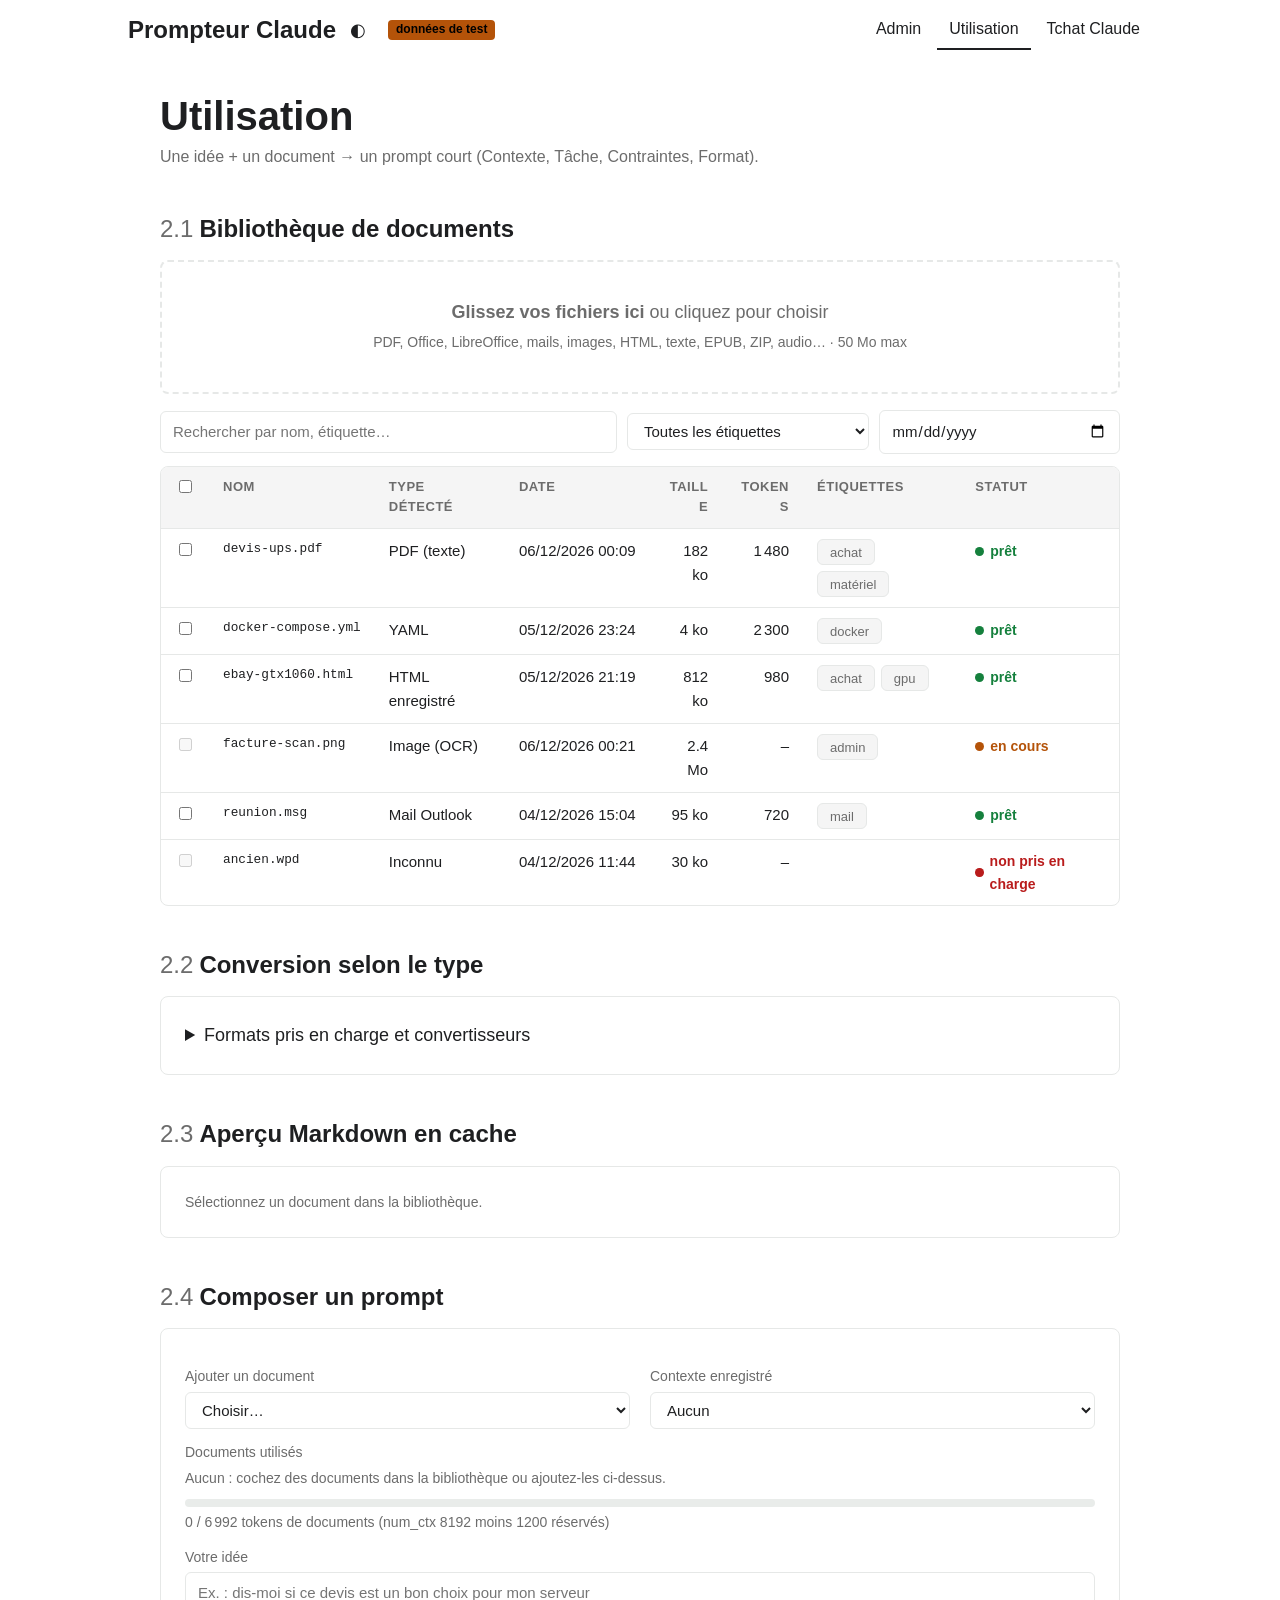
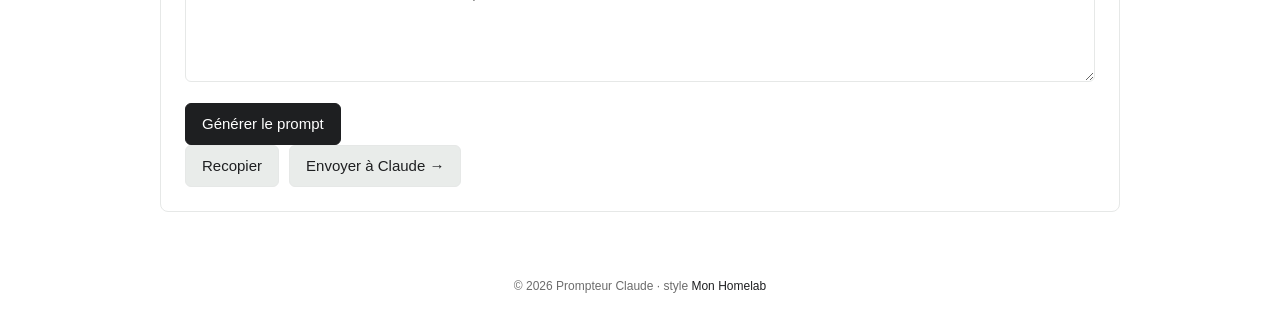
==== static/index.html @ 7f17523a "Add files via upload" ====
<!doctype html>
<html lang="fr">
<head>
<meta charset="utf-8">
<meta name="viewport" content="width=device-width, initial-scale=1">
<title>Utilisation · Prompteur Claude</title>
<meta name="theme-color" content="#0b2420">
<link rel="stylesheet" href="style.css">
<script src="common.js"></script>
</head>
<body>
<header>
  <nav class="nav">
    <div class="logo"><a href="index.html">Prompteur Claude</a><button onclick="toggleTheme()" title="Changer de thème">◐</button></div>
    <ul id="menu">
      <li><a href="admin.html">Admin</a></li>
      <li><a href="index.html">Utilisation</a></li>
      <li><a href="chat.html">Tchat Claude</a></li>
    </ul>
  </nav>
</header>

<main class="main">
  <div class="page-header">
    <h1>Utilisation</h1>
    <p>Une idée + un document → un prompt court (Contexte, Tâche, Contraintes, Format).</p>
  </div>

  <!-- 2.1 Bibliothèque -->
  <h2><span class="num">2.1</span>Bibliothèque de documents</h2>
  <div class="drop" id="drop">
    <strong>Glissez vos fichiers ici</strong> ou cliquez pour choisir<br>
    <span class="muted">PDF, Office, LibreOffice, mails, images, HTML, texte, EPUB, ZIP, audio… · 50 Mo max</span>
    <input type="file" id="file" multiple hidden>
  </div>

  <!-- 2.5 Recherche -->
  <div class="row" style="margin:16px 0 12px">
    <input id="search" placeholder="Rechercher par nom, étiquette…" style="flex:2; min-width:180px">
    <select id="tag-filter" style="flex:1; min-width:140px"><option value="">Toutes les étiquettes</option></select>
    <input type="date" id="date-filter" style="flex:1; min-width:140px" title="Depuis le">
  </div>

  <div class="table-wrap">
    <table>
      <thead><tr><th title="Utiliser dans le prompt"><input type="checkbox" id="sel-all" style="width:auto" title="Tout sélectionner"></th><th>Nom</th><th>Type détecté</th><th>Date</th><th class="num">Taille</th><th class="num">Tokens</th><th>Étiquettes</th><th>Statut</th></tr></thead>
      <tbody id="lib"></tbody>
    </table>
  </div>

  <!-- 2.2 Conversion selon le type -->
  <h2><span class="num">2.2</span>Conversion selon le type</h2>
  <details class="card">
    <summary style="cursor:pointer">Formats pris en charge et convertisseurs</summary>
    <div class="table-wrap" style="margin-top:12px">
      <table><thead><tr><th>Famille</th><th>Formats</th><th>Outil</th></tr></thead><tbody id="formats" style="cursor:default"></tbody></table>
    </div>
  </details>

  <!-- 2.3 Aperçu -->
  <h2><span class="num">2.3</span>Aperçu Markdown en cache</h2>
  <div class="card" id="preview">
    <p class="muted" style="margin:0">Sélectionnez un document dans la bibliothèque.</p>
  </div>

  <!-- 2.4 Composer -->
  <h2><span class="num">2.4</span>Composer un prompt</h2>
  <div class="card">
    <div class="grid" style="grid-template-columns: repeat(auto-fit, minmax(240px, 1fr));">
      <div><label for="c-add">Ajouter un document</label>
        <select id="c-add"></select></div>
      <div><label for="c-ctx">Contexte enregistré</label><select id="c-ctx"></select></div>
    </div>
    <label>Documents utilisés <span id="c-count"></span></label>
    <ul class="tags" id="c-docs"></ul>
    <div class="bar" title="Part de num_ctx (8192 tokens) utilisée"><span id="c-budget"></span></div>
    <p class="muted" id="c-budget-txt" style="margin:4px 0 0"></p>
    <label for="c-idea">Votre idée</label>
    <textarea id="c-idea" placeholder="Ex. : dis-moi si ce devis est un bon choix pour mon serveur"></textarea>
    <div class="row" style="margin-top:12px">
      <button class="btn primary" id="c-go">Générer le prompt</button>
      <span class="muted" id="c-info"></span>
    </div>
    <pre class="prompt" id="c-out" hidden></pre>
    <div class="row" id="c-actions" hidden>
      <button class="btn" id="c-copy">Recopier</button>
      <a class="btn" href="chat.html" id="c-send">Envoyer à Claude →</a>
      <span class="muted" id="c-tok"></span>
    </div>
  </div>
</main>

<footer class="footer">© 2026 Prompteur Claude · style <a href="https://homelab.arthurlejosne.workers.dev/">Mon Homelab</a></footer>

<script>
const MAX_SIZE = 50 * 1024 * 1024;
const FAMILIES = [
  { fam: "Bureautique Microsoft", ext: ["docx","pptx","xlsx","doc","xls","ppt"], tool: "Convertisseurs actuels, LibreOffice sans affichage (anciens formats)" },
  { fam: "Bureautique libre", ext: ["odt","ods","odp","rtf"], tool: "LibreOffice sans affichage ou pandoc" },
  { fam: "Mails", ext: ["msg","eml"], tool: "extract-msg, email (Python)" },
  { fam: "PDF", ext: ["pdf"], tool: "Extraction actuelle, OCR Tesseract si aucun texte" },
  { fam: "Images", ext: ["png","jpg","jpeg","tif","tiff","webp"], tool: "OCR Tesseract (fra + eng)" },
  { fam: "Web", ext: ["html","htm","mhtml"], tool: "Convertisseur actuel / .html enregistré" },
  { fam: "Texte et données", ext: ["txt","md","csv","json","xml","yaml","yml","py","js","sh"], tool: "Lecture directe, CSV en tableau" },
  { fam: "Livres", ext: ["epub"], tool: "pandoc" },
  { fam: "Archives", ext: ["zip"], tool: "Décompression contrôlée, puis conversion de chaque fichier" },
  { fam: "Audio et vidéo", ext: ["mp3","wav","mp4"], tool: "Whisper small sur CPU (optionnel)" },
];
const detect = (name) => {
  const ext = name.split(".").pop().toLowerCase();
  return FAMILIES.find((f) => f.ext.includes(ext)) || null;
};

let lib = [], contexts = [], current = null;
const statusCls = { "prêt": "ok", "en cours": "warn" };

function renderLib() {
  const q = $("#search").value.toLowerCase(), tag = $("#tag-filter").value, since = $("#date-filter").value;
  const rows = lib.filter((d) =>
    (d.name + " " + d.tags.join(" ")).toLowerCase().includes(q) &&
    (!tag || d.tags.includes(tag)) &&
    (!since || new Date(d.date) >= new Date(since)));
  $("#lib").innerHTML = rows.map((d) => `
    <tr data-id="${d.id}">
      <td><input type="checkbox" class="pick" data-id="${d.id}" style="width:auto" ${selected.has(String(d.id)) ? "checked" : ""} ${d.status === "prêt" ? "" : "disabled"}></td>
      <td class="clip mono">${esc(d.name)}</td>
      <td>${esc(d.type)}</td>
      <td style="white-space:nowrap">${fmtDate(d.date)}</td>
      <td class="num">${fmtSize(d.size)}</td>
      <td class="num">${d.tokens ? d.tokens.toLocaleString("fr-FR") : "–"}</td>
      <td><ul class="tags">${d.tags.map((t) => `<li class="tag">${esc(t)}</li>`).join("")}</ul></td>
      <td><span class="status ${statusCls[d.status] || "err"}">${esc(d.status)}</span></td>
    </tr>`).join("") || `<tr><td colspan="8" class="muted">Aucun document.</td></tr>`;

  const tags = [...new Set(lib.flatMap((d) => d.tags))].sort();
  const sel = $("#tag-filter").value;
  $("#tag-filter").innerHTML = `<option value="">Toutes les étiquettes</option>` + tags.map((t) => `<option ${t === sel ? "selected" : ""}>${esc(t)}</option>`).join("");
  renderSelection();
}

/* ---------- Sélection de plusieurs documents ---------- */
const NUM_CTX = 8192, RESERVE = 1200; // place gardée pour l'idée, le contexte et la consigne du Modelfile
const selected = new Set();
const docTokens = (d) => d.sections ? d.sections.filter((s) => s.on).reduce((n, s) => n + tokens(s.text), 0) : d.tokens;

function toggleDoc(id, on) {
  id = String(id);
  on ? selected.add(id) : selected.delete(id);
  renderLib();
}

function renderSelection() {
  const docs = [...selected].map((id) => lib.find((d) => String(d.id) === id)).filter(Boolean);
  const total = docs.reduce((n, d) => n + docTokens(d), 0);
  const budget = NUM_CTX - RESERVE, pct = Math.min(100, (total / budget) * 100);

  $("#c-count").textContent = docs.length ? `(${docs.length})` : "";
  $("#c-docs").innerHTML = docs.length
    ? docs.map((d) => `<li class="tag" style="color:var(--primary)">${esc(d.name)} · ${docTokens(d)}
        <button data-rm="${d.id}" title="Retirer" style="background:none;border:0;color:var(--secondary);cursor:pointer;padding:0 0 0 6px;font-size:14px">✕</button></li>`).join("")
    : `<li class="muted">Aucun : cochez des documents dans la bibliothèque ou ajoutez-les ci-dessus.</li>`;
  $("#c-budget").style.width = pct + "%";
  $("#c-budget").style.background = total > budget ? "var(--err)" : pct > 80 ? "var(--warn)" : "";
  $("#c-budget-txt").innerHTML = total > budget
    ? `<span class="status err">${total.toLocaleString("fr-FR")} tokens : trop pour num_ctx (${budget.toLocaleString("fr-FR")} disponibles). Retirez un document ou des sections.</span>`
    : `${total.toLocaleString("fr-FR")} / ${budget.toLocaleString("fr-FR")} tokens de documents (num_ctx ${NUM_CTX} moins ${RESERVE} réservés)`;
  $("#c-go").disabled = total > budget;

  const ready = lib.filter((d) => d.status === "prêt" && !selected.has(String(d.id)));
  $("#c-add").innerHTML = `<option value="">${ready.length ? "Choisir…" : "Tous les documents prêts sont ajoutés"}</option>` +
    ready.map((d) => `<option value="${d.id}">${esc(d.name)} (${docTokens(d)} tokens)</option>`).join("");

  const picks = lib.filter((d) => d.status === "prêt");
  $("#sel-all").checked = picks.length > 0 && picks.every((d) => selected.has(String(d.id)));
}

function fakeMarkdown(d) {
  return [
    { title: "Résumé", text: `Document « ${d.name} » converti en Markdown allégé.` },
    { title: "Informations principales", text: "- Élément 1 : valeur\n- Élément 2 : valeur\n- Élément 3 : valeur" },
    { title: "Détails", text: "Paragraphe de détails assez long, gardé ou retiré selon le besoin. ".repeat(12) },
    { title: "Mentions légales", text: "Texte peu utile pour le prompt. ".repeat(20) },
  ];
}

function showPreview(d) {
  current = d;
  if (d.status === "non pris en charge") {
    $("#preview").innerHTML = `<h3>${esc(d.name)}</h3><p><span class="status err">Format non pris en charge</span></p>
      <p class="muted">Convertissez-le en PDF ou DOCX, puis renvoyez-le.</p>`; return;
  }
  if (d.status === "en cours") {
    $("#preview").innerHTML = `<h3>${esc(d.name)}</h3><p><span class="status warn">Conversion en cours (OCR)…</span></p>
      <p class="muted">La page reste utilisable pendant ce temps.</p>`; return;
  }
  const secs = d.sections || (d.sections = fakeMarkdown(d).map((s) => ({ ...s, on: s.title !== "Mentions légales" })));
  const full = secs.reduce((n, s) => n + tokens(s.text), 0);
  const kept = secs.filter((s) => s.on).reduce((n, s) => n + tokens(s.text), 0);
  $("#preview").innerHTML = `
    <div class="row" style="justify-content:space-between"><h3 style="margin:0">${esc(d.name)}</h3>
      <span class="muted">Tokens : ${full} avant → <strong>${kept}</strong> après allègement</span></div>
    <div class="bar"><span style="width:${Math.round((kept / Math.max(full, 1)) * 100)}%"></span></div>
    <p class="muted" style="margin:12px 0 4px">Sections à garder :</p>
    <div class="row">${secs.map((s, i) => `<label style="margin:0;display:flex;gap:6px;align-items:center;color:var(--primary)">
      <input type="checkbox" data-sec="${i}" ${s.on ? "checked" : ""} style="width:auto"> ${esc(s.title)} <span class="muted">(${tokens(s.text)})</span></label>`).join("")}</div>
    <pre class="prompt">${secs.filter((s) => s.on).map((s) => `## ${esc(s.title)}\n${esc(s.text)}`).join("\n\n")}</pre>
    ${kept > 8192 ? `<p class="status warn">Dépasse num_ctx (8192) : retirez des sections.</p>` : ""}`;
  $("#preview").querySelectorAll("[data-sec]").forEach((c) => c.addEventListener("change", () => { secs[c.dataset.sec].on = c.checked; showPreview(d); renderSelection(); }));
  $("#preview").insertAdjacentHTML("beforeend", `<div class="row"><button class="btn" id="p-use">${selected.has(String(d.id)) ? "✓ Utilisé dans le prompt" : "+ Utiliser dans le prompt"}</button></div>`);
  $("#p-use").onclick = () => { toggleDoc(d.id, !selected.has(String(d.id))); showPreview(d); };
}

function addFiles(files) {
  [...files].forEach((f) => {
    if (f.size > MAX_SIZE) return toast(`${f.name} : trop volumineux (max 50 Mo)`);
    const fam = detect(f.name);
    const slow = fam && ["Images", "Audio et vidéo"].includes(fam.fam);
    const doc = { id: Date.now() + Math.random(), name: f.name, type: fam ? fam.fam : "Inconnu", date: new Date().toISOString(),
      size: f.size, tokens: 0, tags: [], status: fam ? "en cours" : "non pris en charge" };
    lib.unshift(doc);
    if (fam) setTimeout(() => { doc.status = "prêt"; doc.tokens = Math.round(f.size / 40) || 120; renderLib(); toast(`${f.name} converti`); }, slow ? 4000 : 1200);
  });
  renderLib();
}

async function generate() {
  const idea = $("#c-idea").value.trim();
  if (!idea) return toast("Saisissez une idée");
  const docs = [...selected].map((id) => lib.find((d) => String(d.id) === id)).filter(Boolean);
  const ctx = contexts.find((c) => String(c.id) === $("#c-ctx").value);
  const resumes = docs.length
    ? docs.map((d, i) => `- Document ${i + 1}, « ${d.name} » : résumé fidèle en 1 à 2 phrases.`).join("\n")
    : "- Aucun document joint.";
  const multi = docs.length > 1 ? "\n- Cite le document concerné (Document 1, 2…) pour chaque point.\n- Signale les contradictions entre documents." : "";
  const prompt = `## Contexte\n${ctx ? ctx.text + "\n" : ""}${resumes}\n\n## Tâche\n${idea}\n\n## Contraintes\n- Reste factuel et concis.${multi}\n\n## Format\nRéponse courte, liste à puces si utile.`;
  $("#c-go").disabled = true; $("#c-out").hidden = false; $("#c-out").textContent = ""; $("#c-actions").hidden = true;
  const t0 = performance.now(); $("#c-info").textContent = "Génération par prompteur-claude…";
  await fakeStream(prompt, (c) => ($("#c-out").textContent += c), 18);
  $("#c-info").textContent = `Terminé en ${((performance.now() - t0) / 1000).toFixed(1)} s`;
  $("#c-tok").textContent = `≈ ${tokens(prompt)} tokens`;
  $("#c-actions").hidden = false; $("#c-go").disabled = false;
  try { sessionStorage.setItem("last-prompt", prompt); } catch (e) {}
}

document.addEventListener("DOMContentLoaded", async () => {
  $("#formats").innerHTML = FAMILIES.map((f) => `<tr><td>${f.fam}</td><td class="mono">${f.ext.join(", ").toUpperCase()}</td><td>${f.tool}</td></tr>`).join("");
  [lib, contexts] = await Promise.all([api.get("/api/library"), api.get("/api/contexts")]);
  $("#c-ctx").innerHTML = `<option value="">Aucun</option>` + contexts.map((c) => `<option value="${c.id}">${esc(c.name)}</option>`).join("");
  renderLib();

  const drop = $("#drop");
  drop.addEventListener("click", () => $("#file").click());
  $("#file").addEventListener("change", (e) => addFiles(e.target.files));
  ["dragenter", "dragover"].forEach((ev) => drop.addEventListener(ev, (e) => { e.preventDefault(); drop.classList.add("over"); }));
  ["dragleave", "drop"].forEach((ev) => drop.addEventListener(ev, (e) => { e.preventDefault(); drop.classList.remove("over"); }));
  drop.addEventListener("drop", (e) => addFiles(e.dataTransfer.files));

  $("#lib").addEventListener("click", (e) => { if (e.target.matches(".pick")) return; const tr = e.target.closest("tr[data-id]"); if (tr) showPreview(lib.find((d) => String(d.id) === tr.dataset.id)); });
  ["input", "change"].forEach((ev) => { $("#search").addEventListener(ev, renderLib); $("#tag-filter").addEventListener(ev, renderLib); $("#date-filter").addEventListener(ev, renderLib); });
  $("#lib").addEventListener("change", (e) => { if (e.target.matches(".pick")) toggleDoc(e.target.dataset.id, e.target.checked); });
  $("#sel-all").addEventListener("change", (e) => {
    lib.filter((d) => d.status === "prêt").forEach((d) => e.target.checked ? selected.add(String(d.id)) : selected.delete(String(d.id)));
    renderLib();
  });
  $("#c-add").addEventListener("change", (e) => { if (e.target.value) toggleDoc(e.target.value, true); });
  $("#c-docs").addEventListener("click", (e) => { const b = e.target.closest("[data-rm]"); if (b) toggleDoc(b.dataset.rm, false); });
  $("#c-go").addEventListener("click", generate);
  $("#c-copy").addEventListener("click", () => copy($("#c-out").textContent));
});
</script>
</body>
</html>
---- static/style.css ----
/* Prompteur Claude — style inspiré de « Mon Homelab » (Hugo PaperMod) */
:root {
  --gap: 24px;
  --content-gap: 20px;
  --nav-width: 1024px;
  --main-width: 960px;
  --header-height: 60px;
  --radius: 8px;

  /* Thème clair (PaperMod) */
  --theme: #ffffff;
  --entry: #ffffff;
  --primary: #1e1f21;
  --secondary: #6c6c6c;
  --tertiary: #e9ecea;
  --content: #1f1f1f;
  --code-bg: #f5f5f5;
  --border: #e6e8e7;
  --accent: #0f766e;
  --ok: #15803d;
  --warn: #b45309;
  --err: #b91c1c;
}
@media (prefers-color-scheme: dark) {
  :root:not([data-theme="light"]) {
    --theme: #0b2420;
    --entry: #11302b;
    --primary: #dadadb;
    --secondary: #9b9c9d;
    --tertiary: #1a4039;
    --content: #c4c4c5;
    --code-bg: #0e2a25;
    --border: #22473f;
    --accent: #3ddc97;
    --ok: #4ade80;
    --warn: #fbbf24;
    --err: #f87171;
  }
}
:root[data-theme="dark"] {
  --theme: #0b2420;
  --entry: #11302b;
  --primary: #dadadb;
  --secondary: #9b9c9d;
  --tertiary: #1a4039;
  --content: #c4c4c5;
  --code-bg: #0e2a25;
  --border: #22473f;
  --accent: #3ddc97;
  --ok: #4ade80;
  --warn: #fbbf24;
  --err: #f87171;
}

* { box-sizing: border-box; }
html { -webkit-tap-highlight-color: transparent; }
body {
  margin: 0;
  background: var(--theme);
  color: var(--primary);
  font-family: -apple-system, BlinkMacSystemFont, "Segoe UI", Roboto, Oxygen, Ubuntu, Cantarell, "Open Sans", "Helvetica Neue", sans-serif;
  font-size: 18px;
  line-height: 1.6;
  word-break: break-word;
}
a { color: var(--primary); text-decoration: none; }
code, pre, .mono { font-family: ui-monospace, SFMono-Regular, Menlo, Consolas, monospace; font-size: .85em; }
code { background: var(--code-bg); padding: 2px 6px; border-radius: 4px; }

/* En-tête */
.nav {
  display: flex; flex-wrap: wrap; justify-content: space-between; align-items: center;
  max-width: calc(var(--nav-width) + var(--gap) * 2);
  margin: 0 auto; padding: 0 var(--gap); min-height: var(--header-height);
}
.logo { display: flex; align-items: center; gap: 10px; font-size: 24px; font-weight: 700; }
.logo button {
  background: none; border: 0; color: var(--primary); cursor: pointer;
  font-size: 18px; padding: 4px; border-radius: 6px; line-height: 1;
}
.logo button:hover { background: var(--tertiary); }
#menu { display: flex; gap: 4px; list-style: none; margin: 0; padding: 0; overflow-x: auto; }
#menu a { display: block; padding: 6px 12px; font-size: 16px; border-radius: 6px; }
#menu a:hover { background: var(--tertiary); }
#menu a.active { border-bottom: 2px solid currentColor; border-radius: 0; }

/* Contenu */
.main {
  max-width: calc(var(--main-width) + var(--gap) * 2);
  margin: auto; padding: var(--gap); min-height: calc(100vh - var(--header-height) * 2);
}
.page-header h1 { font-size: 40px; line-height: 1.2; margin: 8px 0 4px; }
.page-header p { color: var(--secondary); margin: 0 0 var(--gap); font-size: 16px; }
h2 { font-size: 24px; margin: 40px 0 12px; }
h2 .num { color: var(--secondary); font-weight: 400; margin-right: 6px; }
h3 { font-size: 18px; margin: 0 0 8px; }
.muted { color: var(--secondary); font-size: 14px; }

/* Cartes (post-entry PaperMod) */
.card {
  background: var(--entry); border: 1px solid var(--border); border-radius: var(--radius);
  padding: var(--gap); margin-bottom: var(--content-gap); transition: transform .1s;
}
.grid { display: grid; gap: var(--content-gap); grid-template-columns: repeat(auto-fit, minmax(200px, 1fr)); }
.grid .card { margin: 0; }
.stat { font-size: 30px; font-weight: 700; line-height: 1.2; }
.stat small { font-size: 15px; font-weight: 400; color: var(--secondary); }

.bar { height: 8px; background: var(--tertiary); border-radius: 4px; overflow: hidden; margin-top: 10px; }
.bar > span { display: block; height: 100%; background: var(--accent); transition: width .6s; }

/* Étiquettes (tags PaperMod) */
.tags { display: flex; flex-wrap: wrap; gap: 6px; list-style: none; margin: 0; padding: 0; }
.tag {
  display: inline-block; padding: 0 12px; height: 26px; line-height: 26px; font-size: 13px;
  background: var(--code-bg); border: 1px solid var(--border); border-radius: 6px; color: var(--secondary);
  white-space: nowrap;
}
.status { display: inline-flex; align-items: center; gap: 6px; font-size: 14px; font-weight: 600; }
.status::before { content: ""; width: 9px; height: 9px; border-radius: 50%; background: currentColor; }
.status.ok { color: var(--ok); } .status.warn { color: var(--warn); } .status.err { color: var(--err); }

/* Tableaux */
.table-wrap { overflow-x: auto; border: 1px solid var(--border); border-radius: var(--radius); background: var(--entry); }
table { width: 100%; border-collapse: collapse; font-size: 15px; }
th, td { padding: 10px 14px; text-align: left; border-bottom: 1px solid var(--border); vertical-align: top; }
th { font-size: 13px; text-transform: uppercase; letter-spacing: .04em; color: var(--secondary); font-weight: 600; background: var(--code-bg); }
tr:last-child td { border-bottom: 0; }
tbody tr { cursor: pointer; }
tbody tr:hover { background: var(--tertiary); }
td.num, th.num { text-align: right; font-variant-numeric: tabular-nums; }
.clip { max-width: 260px; overflow: hidden; text-overflow: ellipsis; white-space: nowrap; }

/* Formulaires et boutons */
.btn {
  display: inline-flex; align-items: center; gap: 6px; padding: 8px 16px; font: inherit; font-size: 15px;
  border-radius: 6px; border: 1px solid var(--border); background: var(--tertiary); color: var(--primary); cursor: pointer;
}
.btn:hover { border-color: var(--secondary); }
.btn.primary { background: var(--primary); color: var(--theme); border-color: var(--primary); }
.btn:disabled { opacity: .5; cursor: not-allowed; }
.row { display: flex; flex-wrap: wrap; gap: 10px; align-items: center; }
input, select, textarea {
  font: inherit; font-size: 15px; color: var(--primary); background: var(--theme);
  border: 1px solid var(--border); border-radius: 6px; padding: 8px 12px; width: 100%;
}
textarea { min-height: 110px; resize: vertical; }
input:focus, select:focus, textarea:focus { outline: 2px solid var(--accent); outline-offset: -1px; }
label { display: block; font-size: 14px; color: var(--secondary); margin: 12px 0 4px; }

pre.prompt {
  background: var(--code-bg); border: 1px solid var(--border); border-radius: var(--radius);
  padding: 16px; white-space: pre-wrap; margin: 12px 0; line-height: 1.5; max-height: 420px; overflow: auto;
}

/* Zone de dépôt */
.drop {
  border: 2px dashed var(--border); border-radius: var(--radius); padding: 36px; text-align: center;
  color: var(--secondary); cursor: pointer; transition: border-color .2s, background .2s;
}
.drop.over { border-color: var(--accent); background: var(--tertiary); }

/* Fenêtre de détail */
dialog {
  width: min(760px, calc(100vw - 32px)); border: 1px solid var(--border); border-radius: var(--radius);
  background: var(--entry); color: var(--primary); padding: var(--gap);
}
dialog::backdrop { background: rgb(0 0 0 / .55); }
dl.meta { display: grid; grid-template-columns: max-content 1fr; gap: 4px 16px; font-size: 15px; margin: 0; }
dl.meta dt { color: var(--secondary); }
dl.meta dd { margin: 0; }

/* Tchat */
.chat { display: flex; flex-direction: column; gap: 12px; max-height: 480px; overflow-y: auto; padding: 4px; }
.msg { max-width: 85%; padding: 12px 16px; border-radius: var(--radius); border: 1px solid var(--border); font-size: 16px; white-space: pre-wrap; }
.msg.user { align-self: flex-end; background: var(--tertiary); }
.msg.bot { align-self: flex-start; background: var(--entry); }
.msg .muted { display: block; margin-top: 6px; font-size: 12px; }

.toast {
  position: fixed; bottom: 24px; left: 50%; transform: translateX(-50%); background: var(--primary); color: var(--theme);
  padding: 10px 18px; border-radius: 6px; font-size: 15px; opacity: 0; transition: opacity .2s; pointer-events: none;
}
.toast.show { opacity: 1; }

.footer {
  max-width: calc(var(--main-width) + var(--gap) * 2); margin: auto; padding: calc((var(--footer-height, 60px) - var(--gap)) / 2) var(--gap);
  text-align: center; color: var(--secondary); font-size: 12px; line-height: 24px;
}
.badge-test {
  display: inline-block; font-size: 12px; padding: 0 8px; border-radius: 4px; background: var(--warn); color: #000; vertical-align: middle; margin-left: 8px;
}

@media (max-width: 640px) {
  :root { --gap: 16px; }
  body { font-size: 16px; }
  .page-header h1 { font-size: 30px; }
  .nav { padding-top: 8px; }
  #menu { width: 100%; }
  .msg { max-width: 95%; }
}
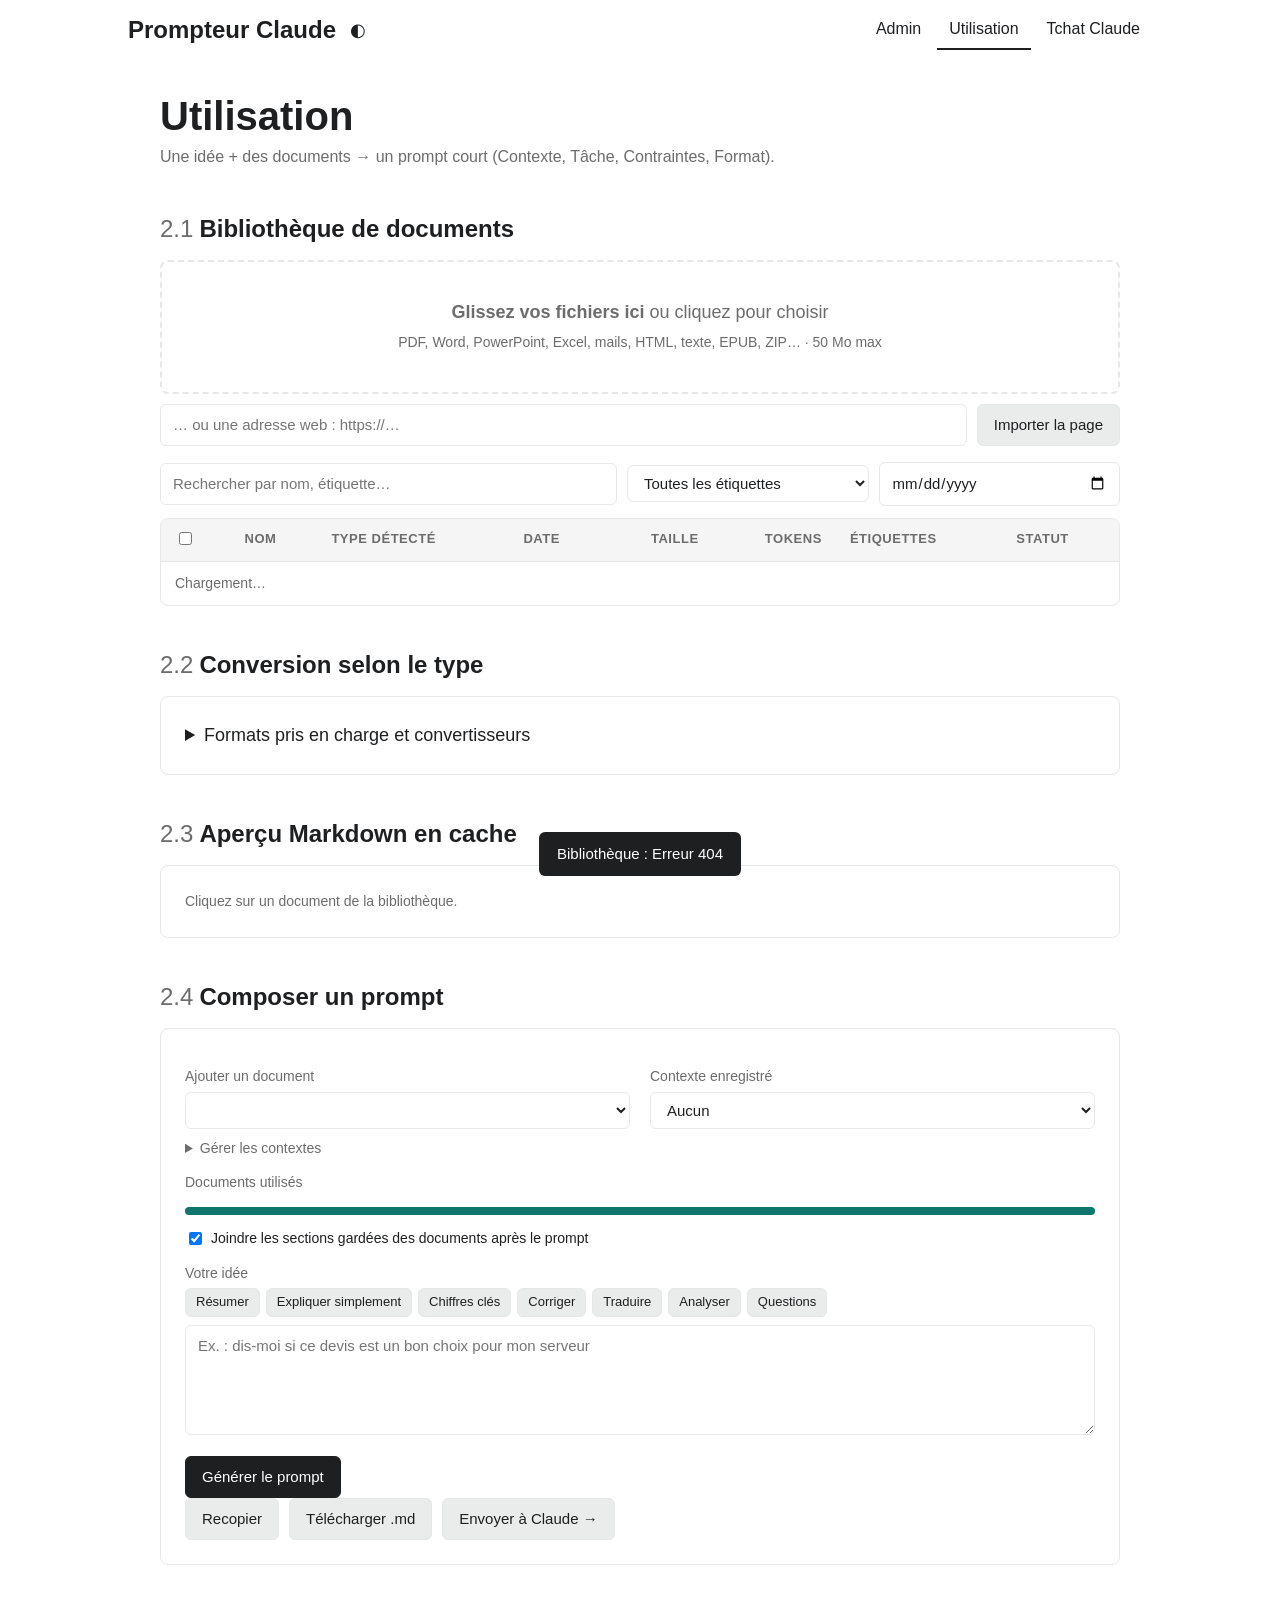
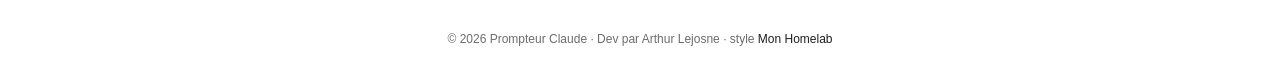
==== commit 54f97be8: "Version 0.5 : vraies données, connexion, tchat Claude" ====
--- a/static/index.html
+++ b/static/index.html
@@ -23,15 +23,19 @@
 <main class="main">
   <div class="page-header">
     <h1>Utilisation</h1>
-    <p>Une idée + un document → un prompt court (Contexte, Tâche, Contraintes, Format).</p>
+    <p>Une idée + des documents → un prompt court (Contexte, Tâche, Contraintes, Format).</p>
   </div>
 
   <!-- 2.1 Bibliothèque -->
   <h2><span class="num">2.1</span>Bibliothèque de documents</h2>
   <div class="drop" id="drop">
     <strong>Glissez vos fichiers ici</strong> ou cliquez pour choisir<br>
-    <span class="muted">PDF, Office, LibreOffice, mails, images, HTML, texte, EPUB, ZIP, audio… · 50 Mo max</span>
+    <span class="muted">PDF, Word, PowerPoint, Excel, mails, HTML, texte, EPUB, ZIP… · 50 Mo max</span>
     <input type="file" id="file" multiple hidden>
+  </div>
+  <div class="row" style="margin-top:10px">
+    <input type="url" id="url" placeholder="… ou une adresse web : https://…" style="flex:1; min-width:200px">
+    <button class="btn" id="url-go">Importer la page</button>
   </div>
 
   <!-- 2.5 Recherche -->
@@ -44,7 +48,7 @@
   <div class="table-wrap">
     <table>
       <thead><tr><th title="Utiliser dans le prompt"><input type="checkbox" id="sel-all" style="width:auto" title="Tout sélectionner"></th><th>Nom</th><th>Type détecté</th><th>Date</th><th class="num">Taille</th><th class="num">Tokens</th><th>Étiquettes</th><th>Statut</th></tr></thead>
-      <tbody id="lib"></tbody>
+      <tbody id="lib"><tr><td colspan="8" class="muted">Chargement…</td></tr></tbody>
     </table>
   </div>
 
@@ -60,7 +64,7 @@
   <!-- 2.3 Aperçu -->
   <h2><span class="num">2.3</span>Aperçu Markdown en cache</h2>
   <div class="card" id="preview">
-    <p class="muted" style="margin:0">Sélectionnez un document dans la bibliothèque.</p>
+    <p class="muted" style="margin:0">Cliquez sur un document de la bibliothèque.</p>
   </div>
 
   <!-- 2.4 Composer -->
@@ -71,11 +75,27 @@
         <select id="c-add"></select></div>
       <div><label for="c-ctx">Contexte enregistré</label><select id="c-ctx"></select></div>
     </div>
+    <details style="margin-top:8px">
+      <summary class="muted" style="cursor:pointer">Gérer les contextes</summary>
+      <label for="ctx-name">Nom</label>
+      <input id="ctx-name" placeholder="Ex. : Homelab (matériel)">
+      <label for="ctx-text">Texte</label>
+      <textarea id="ctx-text" class="mono"></textarea>
+      <div class="row" style="margin-top:10px">
+        <button class="btn primary" id="ctx-save">Enregistrer</button>
+        <button class="btn" id="ctx-new">Nouveau contexte</button>
+        <button class="btn" id="ctx-del">Supprimer</button>
+      </div>
+    </details>
     <label>Documents utilisés <span id="c-count"></span></label>
     <ul class="tags" id="c-docs"></ul>
     <div class="bar" title="Part de num_ctx (8192 tokens) utilisée"><span id="c-budget"></span></div>
     <p class="muted" id="c-budget-txt" style="margin:4px 0 0"></p>
+    <label style="display:flex; gap:6px; align-items:center; color:var(--primary)">
+      <input type="checkbox" id="c-attach" checked style="width:auto"> Joindre les sections gardées des documents après le prompt
+    </label>
     <label for="c-idea">Votre idée</label>
+    <div class="row" id="tpl" style="margin-bottom:8px; gap:6px"></div>
     <textarea id="c-idea" placeholder="Ex. : dis-moi si ce devis est un bon choix pour mon serveur"></textarea>
     <div class="row" style="margin-top:12px">
       <button class="btn primary" id="c-go">Générer le prompt</button>
@@ -84,35 +104,52 @@
     <pre class="prompt" id="c-out" hidden></pre>
     <div class="row" id="c-actions" hidden>
       <button class="btn" id="c-copy">Recopier</button>
+      <button class="btn" id="c-dl">Télécharger .md</button>
       <a class="btn" href="chat.html" id="c-send">Envoyer à Claude →</a>
       <span class="muted" id="c-tok"></span>
     </div>
   </div>
 </main>
 
-<footer class="footer">© 2026 Prompteur Claude · style <a href="https://homelab.arthurlejosne.workers.dev/">Mon Homelab</a></footer>
+<footer class="footer">© 2026 Prompteur Claude · Dev par Arthur Lejosne · style <a href="https://homelab.arthurlejosne.workers.dev/">Mon Homelab</a></footer>
 
 <script>
 const MAX_SIZE = 50 * 1024 * 1024;
+const NUM_CTX = 8192, RESERVE = 1200, BUDGET = NUM_CTX - RESERVE; // comme le serveur
 const FAMILIES = [
-  { fam: "Bureautique Microsoft", ext: ["docx","pptx","xlsx","doc","xls","ppt"], tool: "Convertisseurs actuels, LibreOffice sans affichage (anciens formats)" },
-  { fam: "Bureautique libre", ext: ["odt","ods","odp","rtf"], tool: "LibreOffice sans affichage ou pandoc" },
-  { fam: "Mails", ext: ["msg","eml"], tool: "extract-msg, email (Python)" },
-  { fam: "PDF", ext: ["pdf"], tool: "Extraction actuelle, OCR Tesseract si aucun texte" },
-  { fam: "Images", ext: ["png","jpg","jpeg","tif","tiff","webp"], tool: "OCR Tesseract (fra + eng)" },
-  { fam: "Web", ext: ["html","htm","mhtml"], tool: "Convertisseur actuel / .html enregistré" },
-  { fam: "Texte et données", ext: ["txt","md","csv","json","xml","yaml","yml","py","js","sh"], tool: "Lecture directe, CSV en tableau" },
-  { fam: "Livres", ext: ["epub"], tool: "pandoc" },
-  { fam: "Archives", ext: ["zip"], tool: "Décompression contrôlée, puis conversion de chaque fichier" },
-  { fam: "Audio et vidéo", ext: ["mp3","wav","mp4"], tool: "Whisper small sur CPU (optionnel)" },
+  { fam: "Bureautique Microsoft", ext: ["docx", "pptx", "xlsx", "xls"], tool: "MarkItDown" },
+  { fam: "Mails", ext: ["msg", "eml"], tool: "MarkItDown (Outlook), module email de Python · pièces jointes non converties" },
+  { fam: "PDF (texte)", ext: ["pdf"], tool: "pymupdf4llm, sinon MarkItDown" },
+  { fam: "Web", ext: ["html", "htm"], tool: "MarkItDown · adresse web : trafilatura" },
+  { fam: "Texte et données", ext: ["txt", "md", "csv", "json", "xml", "yaml", "yml", "py", "js", "sh"], tool: "Lecture directe, CSV en tableau" },
+  { fam: "Livres", ext: ["epub"], tool: "MarkItDown" },
+  { fam: "Archives", ext: ["zip"], tool: "MarkItDown, avec contrôle de la taille décompressée" },
+  { fam: "Pas encore pris en charge", ext: ["doc", "ppt", "odt", "ods", "odp", "rtf", "png", "jpg", "tiff", "mp3", "wav", "mp4"], tool: "À venir : LibreOffice, OCR Tesseract, Whisper" },
 ];
-const detect = (name) => {
-  const ext = name.split(".").pop().toLowerCase();
-  return FAMILIES.find((f) => f.ext.includes(ext)) || null;
+const TEMPLATES = {
+  "Résumer": "Résume le document ci-dessous en 5 points clés, phrases courtes.",
+  "Expliquer simplement": "Explique le document ci-dessous simplement, comme à un débutant, avec un exemple concret.",
+  "Chiffres clés": "Extrais les chiffres, dates et données clés du document ci-dessous, sous forme de tableau.",
+  "Corriger": "Corrige l'orthographe et améliore le style du texte ci-dessous sans changer le sens, puis liste les principales modifications.",
+  "Traduire": "Traduis le document ci-dessous en anglais en gardant la mise en forme markdown.",
+  "Analyser": "Analyse le document ci-dessous : points forts, points faibles et recommandations concrètes.",
+  "Questions": "Pose-moi 5 questions pour vérifier que j'ai bien compris le document ci-dessous, avec les réponses à la fin.",
 };
 
-let lib = [], contexts = [], current = null;
+let lib = [], contexts = [], current = null, pollTimer = null, lastPrompt = "";
+const selected = new Set();
 const statusCls = { "prêt": "ok", "en cours": "warn" };
+const byId = (id) => lib.find((d) => String(d.id) === String(id));
+
+/* ---------- Bibliothèque ---------- */
+async function loadLib() {
+  try { lib = await api.get("/api/library"); } catch (e) { toast("Bibliothèque : " + e.message); return; }
+  [...selected].forEach((id) => { const d = byId(id); if (!d || d.status !== "prêt") selected.delete(id); });
+  renderLib();
+  clearTimeout(pollTimer);
+  if (lib.some((d) => d.status === "en cours")) pollTimer = setTimeout(loadLib, 2000);
+  if (current && byId(current.id) && byId(current.id).status !== current.status) showPreview(current.id);
+}
 
 function renderLib() {
   const q = $("#search").value.toLowerCase(), tag = $("#tag-filter").value, since = $("#date-filter").value;
@@ -123,14 +160,14 @@
   $("#lib").innerHTML = rows.map((d) => `
     <tr data-id="${d.id}">
       <td><input type="checkbox" class="pick" data-id="${d.id}" style="width:auto" ${selected.has(String(d.id)) ? "checked" : ""} ${d.status === "prêt" ? "" : "disabled"}></td>
-      <td class="clip mono">${esc(d.name)}</td>
+      <td class="clip mono" title="${esc(d.name)}">${esc(d.name)}</td>
       <td>${esc(d.type)}</td>
       <td style="white-space:nowrap">${fmtDate(d.date)}</td>
       <td class="num">${fmtSize(d.size)}</td>
       <td class="num">${d.tokens ? d.tokens.toLocaleString("fr-FR") : "–"}</td>
       <td><ul class="tags">${d.tags.map((t) => `<li class="tag">${esc(t)}</li>`).join("")}</ul></td>
-      <td><span class="status ${statusCls[d.status] || "err"}">${esc(d.status)}</span></td>
-    </tr>`).join("") || `<tr><td colspan="8" class="muted">Aucun document.</td></tr>`;
+      <td><span class="status ${statusCls[d.status] || "err"}" title="${esc(d.error || "")}">${esc(d.status)}</span></td>
+    </tr>`).join("") || `<tr><td colspan="8" class="muted">${lib.length ? "Aucun document ne correspond." : "Aucun document : envoyez-en un ci-dessus."}</td></tr>`;
 
   const tags = [...new Set(lib.flatMap((d) => d.tags))].sort();
   const sel = $("#tag-filter").value;
@@ -138,11 +175,29 @@
   renderSelection();
 }
 
+async function addFiles(files) {
+  const fd = new FormData(); let n = 0;
+  [...files].forEach((f) => {
+    if (f.size > MAX_SIZE) return toast(`${f.name} : trop volumineux (50 Mo max)`);
+    fd.append("files", f, f.name); n++;
+  });
+  if (!n) return;
+  toast(`Envoi de ${n} fichier(s)…`);
+  try {
+    const res = await api.upload("/api/library", fd);
+    res.filter((r) => r.error).forEach((r) => toast(`${r.name} : ${r.error}`));
+  } catch (e) { toast("Envoi impossible : " + e.message); }
+  $("#file").value = "";
+  loadLib();
+}
+
+async function addUrl() {
+  const url = $("#url").value.trim(); if (!url) return;
+  try { await api.post("/api/library/url", { url }); $("#url").value = ""; toast("Page en cours d'import…"); loadLib(); }
+  catch (e) { toast(e.message); }
+}
+
 /* ---------- Sélection de plusieurs documents ---------- */
-const NUM_CTX = 8192, RESERVE = 1200; // place gardée pour l'idée, le contexte et la consigne du Modelfile
-const selected = new Set();
-const docTokens = (d) => d.sections ? d.sections.filter((s) => s.on).reduce((n, s) => n + tokens(s.text), 0) : d.tokens;
-
 function toggleDoc(id, on) {
   id = String(id);
   on ? selected.add(id) : selected.delete(id);
@@ -150,103 +205,152 @@
 }
 
 function renderSelection() {
-  const docs = [...selected].map((id) => lib.find((d) => String(d.id) === id)).filter(Boolean);
-  const total = docs.reduce((n, d) => n + docTokens(d), 0);
-  const budget = NUM_CTX - RESERVE, pct = Math.min(100, (total / budget) * 100);
-
+  const docs = [...selected].map(byId).filter(Boolean);
+  const total = docs.reduce((n, d) => n + d.tokens, 0);
+  const pct = Math.min(100, (total / BUDGET) * 100);
   $("#c-count").textContent = docs.length ? `(${docs.length})` : "";
   $("#c-docs").innerHTML = docs.length
-    ? docs.map((d) => `<li class="tag" style="color:var(--primary)">${esc(d.name)} · ${docTokens(d)}
+    ? docs.map((d) => `<li class="tag" style="color:var(--primary)">${esc(d.name)} · ${d.tokens}
         <button data-rm="${d.id}" title="Retirer" style="background:none;border:0;color:var(--secondary);cursor:pointer;padding:0 0 0 6px;font-size:14px">✕</button></li>`).join("")
     : `<li class="muted">Aucun : cochez des documents dans la bibliothèque ou ajoutez-les ci-dessus.</li>`;
   $("#c-budget").style.width = pct + "%";
-  $("#c-budget").style.background = total > budget ? "var(--err)" : pct > 80 ? "var(--warn)" : "";
-  $("#c-budget-txt").innerHTML = total > budget
-    ? `<span class="status err">${total.toLocaleString("fr-FR")} tokens : trop pour num_ctx (${budget.toLocaleString("fr-FR")} disponibles). Retirez un document ou des sections.</span>`
-    : `${total.toLocaleString("fr-FR")} / ${budget.toLocaleString("fr-FR")} tokens de documents (num_ctx ${NUM_CTX} moins ${RESERVE} réservés)`;
-  $("#c-go").disabled = total > budget;
+  $("#c-budget").style.background = total > BUDGET ? "var(--err)" : pct > 80 ? "var(--warn)" : "";
+  $("#c-budget-txt").innerHTML = total > BUDGET
+    ? `<span class="status err">${total.toLocaleString("fr-FR")} tokens : trop pour num_ctx (${BUDGET.toLocaleString("fr-FR")} disponibles). Retirez un document ou des sections.</span>`
+    : `${total.toLocaleString("fr-FR")} / ${BUDGET.toLocaleString("fr-FR")} tokens de documents (num_ctx ${NUM_CTX} moins ${RESERVE} réservés)`;
+  $("#c-go").disabled = total > BUDGET;
 
   const ready = lib.filter((d) => d.status === "prêt" && !selected.has(String(d.id)));
-  $("#c-add").innerHTML = `<option value="">${ready.length ? "Choisir…" : "Tous les documents prêts sont ajoutés"}</option>` +
-    ready.map((d) => `<option value="${d.id}">${esc(d.name)} (${docTokens(d)} tokens)</option>`).join("");
-
+  $("#c-add").innerHTML = `<option value="">${ready.length ? "Choisir…" : "Aucun autre document prêt"}</option>` +
+    ready.map((d) => `<option value="${d.id}">${esc(d.name)} (${d.tokens} tokens)</option>`).join("");
   const picks = lib.filter((d) => d.status === "prêt");
   $("#sel-all").checked = picks.length > 0 && picks.every((d) => selected.has(String(d.id)));
 }
 
-function fakeMarkdown(d) {
-  return [
-    { title: "Résumé", text: `Document « ${d.name} » converti en Markdown allégé.` },
-    { title: "Informations principales", text: "- Élément 1 : valeur\n- Élément 2 : valeur\n- Élément 3 : valeur" },
-    { title: "Détails", text: "Paragraphe de détails assez long, gardé ou retiré selon le besoin. ".repeat(12) },
-    { title: "Mentions légales", text: "Texte peu utile pour le prompt. ".repeat(20) },
-  ];
-}
-
-function showPreview(d) {
+/* ---------- Aperçu ---------- */
+async function showPreview(id) {
+  let d;
+  try { d = await api.get(`/api/library/${id}`); } catch (e) { return toast(e.message); }
   current = d;
-  if (d.status === "non pris en charge") {
-    $("#preview").innerHTML = `<h3>${esc(d.name)}</h3><p><span class="status err">Format non pris en charge</span></p>
-      <p class="muted">Convertissez-le en PDF ou DOCX, puis renvoyez-le.</p>`; return;
+  const head = `<div class="row" style="justify-content:space-between"><h3 style="margin:0">${esc(d.name)}</h3>
+    <div class="row"><button class="btn" id="p-del">Supprimer</button></div></div>`;
+  const tagsRow = `<div class="row" style="margin-top:12px"><input id="p-tags" value="${esc(d.tags.join(", "))}" placeholder="Étiquettes, séparées par des virgules" style="flex:1; min-width:180px">
+    <button class="btn" id="p-tags-save">Enregistrer les étiquettes</button></div>`;
+  if (d.status !== "prêt") {
+    const msg = d.status === "en cours"
+      ? `<p><span class="status warn">Conversion en cours…</span></p><p class="muted">La page reste utilisable pendant ce temps.</p>`
+      : `<p><span class="status err">${esc(d.status)}</span></p><p class="muted">${esc(d.error || "")}</p>`;
+    $("#preview").innerHTML = head + msg + tagsRow;
+  } else {
+    const secs = d.sections;
+    const full = d.tokens_full, kept = d.tokens;
+    const shown = secs.filter((s) => s.on).map((s) => s.text).join("\n\n");
+    const LIMIT = 20000;
+    $("#preview").innerHTML = head + `
+      <p class="muted" style="margin:8px 0 0">Tokens : ${full.toLocaleString("fr-FR")} avant → <strong>${kept.toLocaleString("fr-FR")}</strong> après choix des sections${d.source_url ? ` · <a href="${esc(d.source_url)}" target="_blank" rel="noopener">source</a>` : ""}</p>
+      <div class="bar"><span style="width:${Math.round((kept / Math.max(full, 1)) * 100)}%"></span></div>
+      <p class="muted" style="margin:12px 0 4px">Sections à garder :
+        <button class="btn" id="p-all" style="padding:2px 10px">Tout</button> <button class="btn" id="p-none" style="padding:2px 10px">Rien</button></p>
+      <div class="row" style="max-height:220px; overflow:auto">${secs.map((s, i) => `<label style="margin:0;display:flex;gap:6px;align-items:center;color:var(--primary)">
+        <input type="checkbox" data-sec="${i}" ${s.on ? "checked" : ""} style="width:auto"> ${esc(s.title)} <span class="muted">(${s.tokens})</span></label>`).join("")}</div>
+      <pre class="prompt">${esc(shown.slice(0, LIMIT))}${shown.length > LIMIT ? "\n\n[… aperçu coupé, le document complet est utilisé]" : ""}</pre>
+      ${kept > BUDGET ? `<p class="status warn">Dépasse le budget de ${BUDGET} tokens : retirez des sections.</p>` : ""}
+      <div class="row"><button class="btn" id="p-use">${selected.has(String(d.id)) ? "✓ Utilisé dans le prompt" : "+ Utiliser dans le prompt"}</button></div>` + tagsRow;
+    const saveSecs = async (on) => {
+      try {
+        const s = await api.patch(`/api/library/${d.id}`, { sections_on: on });
+        Object.assign(byId(d.id) || {}, s); renderLib(); showPreview(d.id);
+      } catch (e) { toast(e.message); }
+    };
+    $("#preview").querySelectorAll("[data-sec]").forEach((c) => c.addEventListener("change", () =>
+      saveSecs(secs.map((s, i) => (i === +c.dataset.sec ? c.checked : s.on)))));
+    $("#p-all").onclick = () => saveSecs(secs.map(() => true));
+    $("#p-none").onclick = () => saveSecs(secs.map(() => false));
+    $("#p-use").onclick = () => { toggleDoc(d.id, !selected.has(String(d.id))); showPreview(d.id); };
   }
-  if (d.status === "en cours") {
-    $("#preview").innerHTML = `<h3>${esc(d.name)}</h3><p><span class="status warn">Conversion en cours (OCR)…</span></p>
-      <p class="muted">La page reste utilisable pendant ce temps.</p>`; return;
-  }
-  const secs = d.sections || (d.sections = fakeMarkdown(d).map((s) => ({ ...s, on: s.title !== "Mentions légales" })));
-  const full = secs.reduce((n, s) => n + tokens(s.text), 0);
-  const kept = secs.filter((s) => s.on).reduce((n, s) => n + tokens(s.text), 0);
-  $("#preview").innerHTML = `
-    <div class="row" style="justify-content:space-between"><h3 style="margin:0">${esc(d.name)}</h3>
-      <span class="muted">Tokens : ${full} avant → <strong>${kept}</strong> après allègement</span></div>
-    <div class="bar"><span style="width:${Math.round((kept / Math.max(full, 1)) * 100)}%"></span></div>
-    <p class="muted" style="margin:12px 0 4px">Sections à garder :</p>
-    <div class="row">${secs.map((s, i) => `<label style="margin:0;display:flex;gap:6px;align-items:center;color:var(--primary)">
-      <input type="checkbox" data-sec="${i}" ${s.on ? "checked" : ""} style="width:auto"> ${esc(s.title)} <span class="muted">(${tokens(s.text)})</span></label>`).join("")}</div>
-    <pre class="prompt">${secs.filter((s) => s.on).map((s) => `## ${esc(s.title)}\n${esc(s.text)}`).join("\n\n")}</pre>
-    ${kept > 8192 ? `<p class="status warn">Dépasse num_ctx (8192) : retirez des sections.</p>` : ""}`;
-  $("#preview").querySelectorAll("[data-sec]").forEach((c) => c.addEventListener("change", () => { secs[c.dataset.sec].on = c.checked; showPreview(d); renderSelection(); }));
-  $("#preview").insertAdjacentHTML("beforeend", `<div class="row"><button class="btn" id="p-use">${selected.has(String(d.id)) ? "✓ Utilisé dans le prompt" : "+ Utiliser dans le prompt"}</button></div>`);
-  $("#p-use").onclick = () => { toggleDoc(d.id, !selected.has(String(d.id))); showPreview(d); };
-}
-
-function addFiles(files) {
-  [...files].forEach((f) => {
-    if (f.size > MAX_SIZE) return toast(`${f.name} : trop volumineux (max 50 Mo)`);
-    const fam = detect(f.name);
-    const slow = fam && ["Images", "Audio et vidéo"].includes(fam.fam);
-    const doc = { id: Date.now() + Math.random(), name: f.name, type: fam ? fam.fam : "Inconnu", date: new Date().toISOString(),
-      size: f.size, tokens: 0, tags: [], status: fam ? "en cours" : "non pris en charge" };
-    lib.unshift(doc);
-    if (fam) setTimeout(() => { doc.status = "prêt"; doc.tokens = Math.round(f.size / 40) || 120; renderLib(); toast(`${f.name} converti`); }, slow ? 4000 : 1200);
-  });
-  renderLib();
-}
-
+  $("#p-tags-save").onclick = async () => {
+    try {
+      const s = await api.patch(`/api/library/${d.id}`, { tags: $("#p-tags").value.split(",") });
+      Object.assign(byId(d.id) || {}, s); renderLib(); toast("Étiquettes enregistrées");
+    } catch (e) { toast(e.message); }
+  };
+  $("#p-del").onclick = async () => {
+    if (!confirm(`Supprimer « ${d.name} » de la bibliothèque ?`)) return;
+    try { await api.del(`/api/library/${d.id}`); selected.delete(String(d.id)); current = null;
+      $("#preview").innerHTML = `<p class="muted" style="margin:0">Document supprimé.</p>`; loadLib(); }
+    catch (e) { toast(e.message); }
+  };
+}
+
+/* ---------- Contextes ---------- */
+function renderContexts(selectId) {
+  const keep = selectId ?? $("#c-ctx").value;
+  $("#c-ctx").innerHTML = `<option value="">Aucun</option>` + contexts.map((c) => `<option value="${c.id}">${esc(c.name)}</option>`).join("");
+  $("#c-ctx").value = contexts.some((c) => String(c.id) === String(keep)) ? keep : "";
+  fillContext();
+}
+function fillContext() {
+  const c = contexts.find((x) => String(x.id) === $("#c-ctx").value);
+  $("#ctx-name").value = c ? c.name : ""; $("#ctx-text").value = c ? c.text : "";
+  try { localStorage.setItem("ctx-id", $("#c-ctx").value); } catch (e) {}
+}
+async function saveContext() {
+  const body = { name: $("#ctx-name").value, text: $("#ctx-text").value }, id = $("#c-ctx").value;
+  try {
+    const c = id ? await api.put(`/api/contexts/${id}`, body) : await api.post("/api/contexts", body);
+    contexts = await api.get("/api/contexts"); renderContexts(c.id); toast("Contexte enregistré");
+  } catch (e) { toast(e.message); }
+}
+async function deleteContext() {
+  const id = $("#c-ctx").value; if (!id) return;
+  if (!confirm("Supprimer ce contexte ?")) return;
+  try { await api.del(`/api/contexts/${id}`); contexts = await api.get("/api/contexts"); renderContexts(""); }
+  catch (e) { toast(e.message); }
+}
+
+/* ---------- Génération ---------- */
 async function generate() {
   const idea = $("#c-idea").value.trim();
   if (!idea) return toast("Saisissez une idée");
-  const docs = [...selected].map((id) => lib.find((d) => String(d.id) === id)).filter(Boolean);
-  const ctx = contexts.find((c) => String(c.id) === $("#c-ctx").value);
-  const resumes = docs.length
-    ? docs.map((d, i) => `- Document ${i + 1}, « ${d.name} » : résumé fidèle en 1 à 2 phrases.`).join("\n")
-    : "- Aucun document joint.";
-  const multi = docs.length > 1 ? "\n- Cite le document concerné (Document 1, 2…) pour chaque point.\n- Signale les contradictions entre documents." : "";
-  const prompt = `## Contexte\n${ctx ? ctx.text + "\n" : ""}${resumes}\n\n## Tâche\n${idea}\n\n## Contraintes\n- Reste factuel et concis.${multi}\n\n## Format\nRéponse courte, liste à puces si utile.`;
-  $("#c-go").disabled = true; $("#c-out").hidden = false; $("#c-out").textContent = ""; $("#c-actions").hidden = true;
-  const t0 = performance.now(); $("#c-info").textContent = "Génération par prompteur-claude…";
-  await fakeStream(prompt, (c) => ($("#c-out").textContent += c), 18);
-  $("#c-info").textContent = `Terminé en ${((performance.now() - t0) / 1000).toFixed(1)} s`;
-  $("#c-tok").textContent = `≈ ${tokens(prompt)} tokens`;
-  $("#c-actions").hidden = false; $("#c-go").disabled = false;
-  try { sessionStorage.setItem("last-prompt", prompt); } catch (e) {}
+  const body = { idea, doc_ids: [...selected].map(Number), context_id: $("#c-ctx").value ? +$("#c-ctx").value : null, attach: $("#c-attach").checked };
+  const out = $("#c-out");
+  $("#c-go").disabled = true; out.hidden = false; out.textContent = ""; $("#c-actions").hidden = true;
+  const t0 = performance.now(); $("#c-info").textContent = "Rédaction par prompteur-claude…";
+  try {
+    await streamNdjson("/api/generate", body, (m) => {
+      if (m.error) throw new Error(m.error);
+      if (m.t) { out.textContent += m.t; out.scrollTop = out.scrollHeight; }
+      if (m.done) {
+        lastPrompt = m.prompt; out.textContent = m.prompt;
+        $("#c-info").textContent = `Terminé en ${m.duration_s.toFixed(1)} s`;
+        $("#c-tok").textContent = `${m.tokens_before.toLocaleString("fr-FR")} → ${m.tokens_after.toLocaleString("fr-FR")} tokens`;
+        $("#c-actions").hidden = false;
+        try { sessionStorage.setItem("last-prompt", m.prompt); } catch (e) {}
+      }
+    });
+  } catch (e) {
+    $("#c-info").innerHTML = `<span class="status err">${esc(e.message)}</span>`;
+  } finally {
+    $("#c-go").disabled = false; renderSelection();
+    if ($("#c-info").textContent.startsWith("Rédaction")) $("#c-info").textContent = `Arrêté après ${((performance.now() - t0) / 1000).toFixed(1)} s`;
+  }
 }
 
 document.addEventListener("DOMContentLoaded", async () => {
   $("#formats").innerHTML = FAMILIES.map((f) => `<tr><td>${f.fam}</td><td class="mono">${f.ext.join(", ").toUpperCase()}</td><td>${f.tool}</td></tr>`).join("");
-  [lib, contexts] = await Promise.all([api.get("/api/library"), api.get("/api/contexts")]);
-  $("#c-ctx").innerHTML = `<option value="">Aucun</option>` + contexts.map((c) => `<option value="${c.id}">${esc(c.name)}</option>`).join("");
-  renderLib();
+  for (const [k, v] of Object.entries(TEMPLATES)) {
+    const b = Object.assign(document.createElement("button"), { className: "btn", textContent: k });
+    b.style.cssText = "padding:3px 10px; font-size:13px";
+    b.onclick = () => { $("#c-idea").value = v; $("#c-idea").focus(); };
+    $("#tpl").appendChild(b);
+  }
+  try { if (localStorage.getItem("attach") === "0") $("#c-attach").checked = false; } catch (e) {}
+  $("#c-attach").addEventListener("change", () => { try { localStorage.setItem("attach", $("#c-attach").checked ? "1" : "0"); } catch (e) {} });
+
+  try { contexts = await api.get("/api/contexts"); } catch (e) { contexts = []; }
+  let savedCtx = ""; try { savedCtx = localStorage.getItem("ctx-id") || ""; } catch (e) {}
+  renderContexts(savedCtx);
+  await loadLib();
 
   const drop = $("#drop");
   drop.addEventListener("click", () => $("#file").click());
@@ -254,8 +358,10 @@
   ["dragenter", "dragover"].forEach((ev) => drop.addEventListener(ev, (e) => { e.preventDefault(); drop.classList.add("over"); }));
   ["dragleave", "drop"].forEach((ev) => drop.addEventListener(ev, (e) => { e.preventDefault(); drop.classList.remove("over"); }));
   drop.addEventListener("drop", (e) => addFiles(e.dataTransfer.files));
-
-  $("#lib").addEventListener("click", (e) => { if (e.target.matches(".pick")) return; const tr = e.target.closest("tr[data-id]"); if (tr) showPreview(lib.find((d) => String(d.id) === tr.dataset.id)); });
+  $("#url-go").addEventListener("click", addUrl);
+  $("#url").addEventListener("keydown", (e) => { if (e.key === "Enter") addUrl(); });
+
+  $("#lib").addEventListener("click", (e) => { if (e.target.matches(".pick")) return; const tr = e.target.closest("tr[data-id]"); if (tr) showPreview(tr.dataset.id); });
   ["input", "change"].forEach((ev) => { $("#search").addEventListener(ev, renderLib); $("#tag-filter").addEventListener(ev, renderLib); $("#date-filter").addEventListener(ev, renderLib); });
   $("#lib").addEventListener("change", (e) => { if (e.target.matches(".pick")) toggleDoc(e.target.dataset.id, e.target.checked); });
   $("#sel-all").addEventListener("change", (e) => {
@@ -264,8 +370,14 @@
   });
   $("#c-add").addEventListener("change", (e) => { if (e.target.value) toggleDoc(e.target.value, true); });
   $("#c-docs").addEventListener("click", (e) => { const b = e.target.closest("[data-rm]"); if (b) toggleDoc(b.dataset.rm, false); });
+  $("#c-ctx").addEventListener("change", fillContext);
+  $("#ctx-save").addEventListener("click", saveContext);
+  $("#ctx-new").addEventListener("click", () => { $("#c-ctx").value = ""; fillContext(); $("#ctx-name").focus(); });
+  $("#ctx-del").addEventListener("click", deleteContext);
   $("#c-go").addEventListener("click", generate);
-  $("#c-copy").addEventListener("click", () => copy($("#c-out").textContent));
+  $("#c-idea").addEventListener("keydown", (e) => { if (e.key === "Enter" && (e.ctrlKey || e.metaKey)) generate(); });
+  $("#c-copy").addEventListener("click", () => copy(lastPrompt || $("#c-out").textContent));
+  $("#c-dl").addEventListener("click", () => download("prompt.md", lastPrompt || $("#c-out").textContent));
 });
 </script>
 </body>
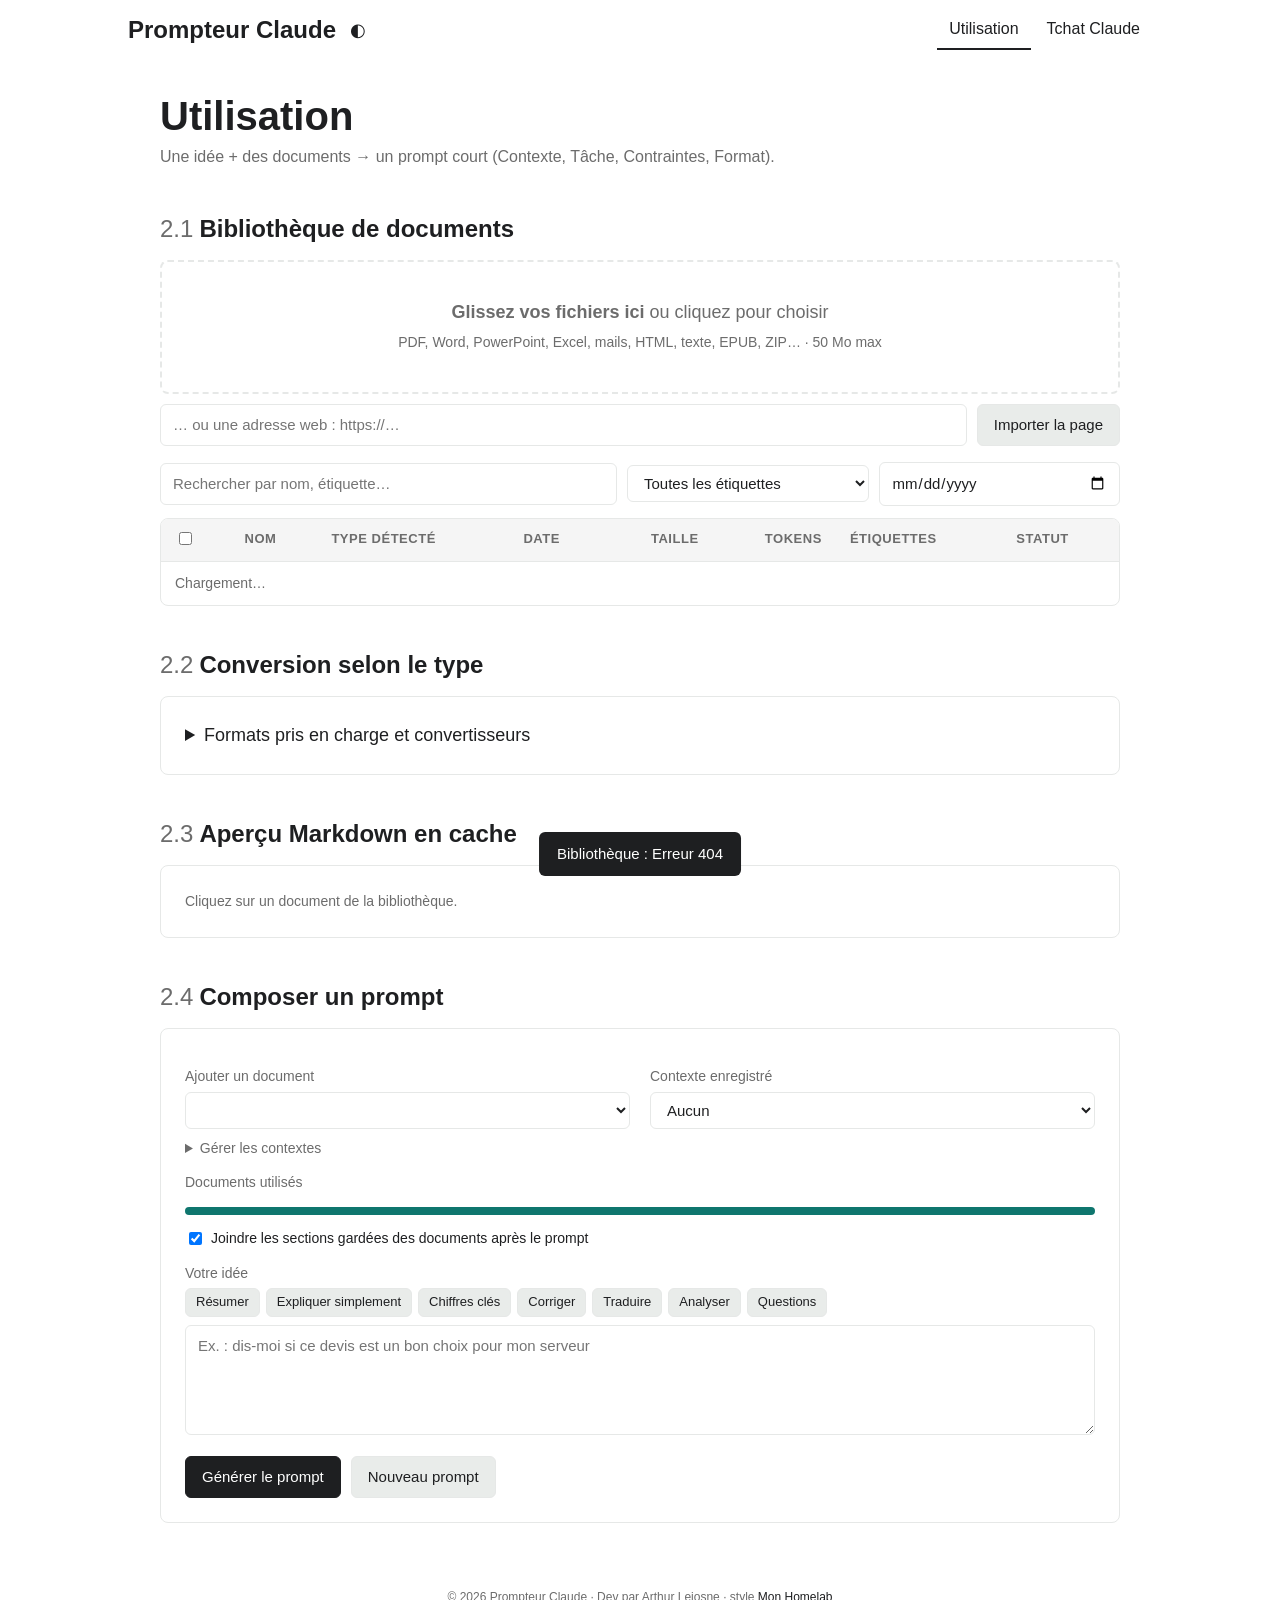
==== commit 0e039d6f: "0.6 : tableau de bord sur le port 8094, mémoire des pages" ====
--- a/static/index.html
+++ b/static/index.html
@@ -13,7 +13,6 @@
   <nav class="nav">
     <div class="logo"><a href="index.html">Prompteur Claude</a><button onclick="toggleTheme()" title="Changer de thème">◐</button></div>
     <ul id="menu">
-      <li><a href="admin.html">Admin</a></li>
       <li><a href="index.html">Utilisation</a></li>
       <li><a href="chat.html">Tchat Claude</a></li>
     </ul>
@@ -99,6 +98,7 @@
     <textarea id="c-idea" placeholder="Ex. : dis-moi si ce devis est un bon choix pour mon serveur"></textarea>
     <div class="row" style="margin-top:12px">
       <button class="btn primary" id="c-go">Générer le prompt</button>
+      <button class="btn" id="c-reset" title="Vider l'idée, les documents choisis et le prompt">Nouveau prompt</button>
       <span class="muted" id="c-info"></span>
     </div>
     <pre class="prompt" id="c-out" hidden></pre>
@@ -197,11 +197,40 @@
   catch (e) { toast(e.message); }
 }
 
+/* ---------- Mémoire de la page (idée, documents choisis, dernier prompt) ---------- */
+const STATE_KEY = "prompteur-compose";
+function saveState() {
+  try {
+    localStorage.setItem(STATE_KEY, JSON.stringify({
+      idea: $("#c-idea").value, selected: [...selected], prompt: lastPrompt, tok: $("#c-tok").textContent }));
+  } catch (e) {}
+}
+function restoreState() {
+  let st = null;
+  try { st = JSON.parse(localStorage.getItem(STATE_KEY) || "null"); } catch (e) {}
+  if (!st) return;
+  $("#c-idea").value = st.idea || "";
+  (st.selected || []).forEach((id) => { const d = byId(id); if (d && d.status === "prêt") selected.add(String(id)); });
+  if (st.prompt) {
+    lastPrompt = st.prompt;
+    $("#c-out").hidden = false; $("#c-out").textContent = st.prompt;
+    $("#c-actions").hidden = false; $("#c-tok").textContent = st.tok || "";
+    $("#c-info").textContent = "Dernier prompt généré";
+  }
+  renderLib();
+}
+function resetCompose() {
+  selected.clear(); lastPrompt = ""; $("#c-idea").value = "";
+  $("#c-out").hidden = true; $("#c-out").textContent = ""; $("#c-actions").hidden = true; $("#c-info").textContent = "";
+  try { localStorage.removeItem(STATE_KEY); } catch (e) {}
+  renderLib();
+}
+
 /* ---------- Sélection de plusieurs documents ---------- */
 function toggleDoc(id, on) {
   id = String(id);
   on ? selected.add(id) : selected.delete(id);
-  renderLib();
+  renderLib(); saveState();
 }
 
 function renderSelection() {
@@ -326,6 +355,7 @@
         $("#c-tok").textContent = `${m.tokens_before.toLocaleString("fr-FR")} → ${m.tokens_after.toLocaleString("fr-FR")} tokens`;
         $("#c-actions").hidden = false;
         try { sessionStorage.setItem("last-prompt", m.prompt); } catch (e) {}
+        saveState();
       }
     });
   } catch (e) {
@@ -341,7 +371,7 @@
   for (const [k, v] of Object.entries(TEMPLATES)) {
     const b = Object.assign(document.createElement("button"), { className: "btn", textContent: k });
     b.style.cssText = "padding:3px 10px; font-size:13px";
-    b.onclick = () => { $("#c-idea").value = v; $("#c-idea").focus(); };
+    b.onclick = () => { $("#c-idea").value = v; $("#c-idea").focus(); saveState(); };
     $("#tpl").appendChild(b);
   }
   try { if (localStorage.getItem("attach") === "0") $("#c-attach").checked = false; } catch (e) {}
@@ -351,6 +381,7 @@
   let savedCtx = ""; try { savedCtx = localStorage.getItem("ctx-id") || ""; } catch (e) {}
   renderContexts(savedCtx);
   await loadLib();
+  restoreState();
 
   const drop = $("#drop");
   drop.addEventListener("click", () => $("#file").click());
@@ -366,7 +397,7 @@
   $("#lib").addEventListener("change", (e) => { if (e.target.matches(".pick")) toggleDoc(e.target.dataset.id, e.target.checked); });
   $("#sel-all").addEventListener("change", (e) => {
     lib.filter((d) => d.status === "prêt").forEach((d) => e.target.checked ? selected.add(String(d.id)) : selected.delete(String(d.id)));
-    renderLib();
+    renderLib(); saveState();
   });
   $("#c-add").addEventListener("change", (e) => { if (e.target.value) toggleDoc(e.target.value, true); });
   $("#c-docs").addEventListener("click", (e) => { const b = e.target.closest("[data-rm]"); if (b) toggleDoc(b.dataset.rm, false); });
@@ -375,6 +406,8 @@
   $("#ctx-new").addEventListener("click", () => { $("#c-ctx").value = ""; fillContext(); $("#ctx-name").focus(); });
   $("#ctx-del").addEventListener("click", deleteContext);
   $("#c-go").addEventListener("click", generate);
+  $("#c-reset").addEventListener("click", resetCompose);
+  $("#c-idea").addEventListener("input", saveState);
   $("#c-idea").addEventListener("keydown", (e) => { if (e.key === "Enter" && (e.ctrlKey || e.metaKey)) generate(); });
   $("#c-copy").addEventListener("click", () => copy(lastPrompt || $("#c-out").textContent));
   $("#c-dl").addEventListener("click", () => download("prompt.md", lastPrompt || $("#c-out").textContent));
--- a/static/style.css
+++ b/static/style.css
@@ -53,6 +53,7 @@
 }
 
 * { box-sizing: border-box; }
+[hidden] { display: none !important; }
 html { -webkit-tap-highlight-color: transparent; }
 body {
   margin: 0;
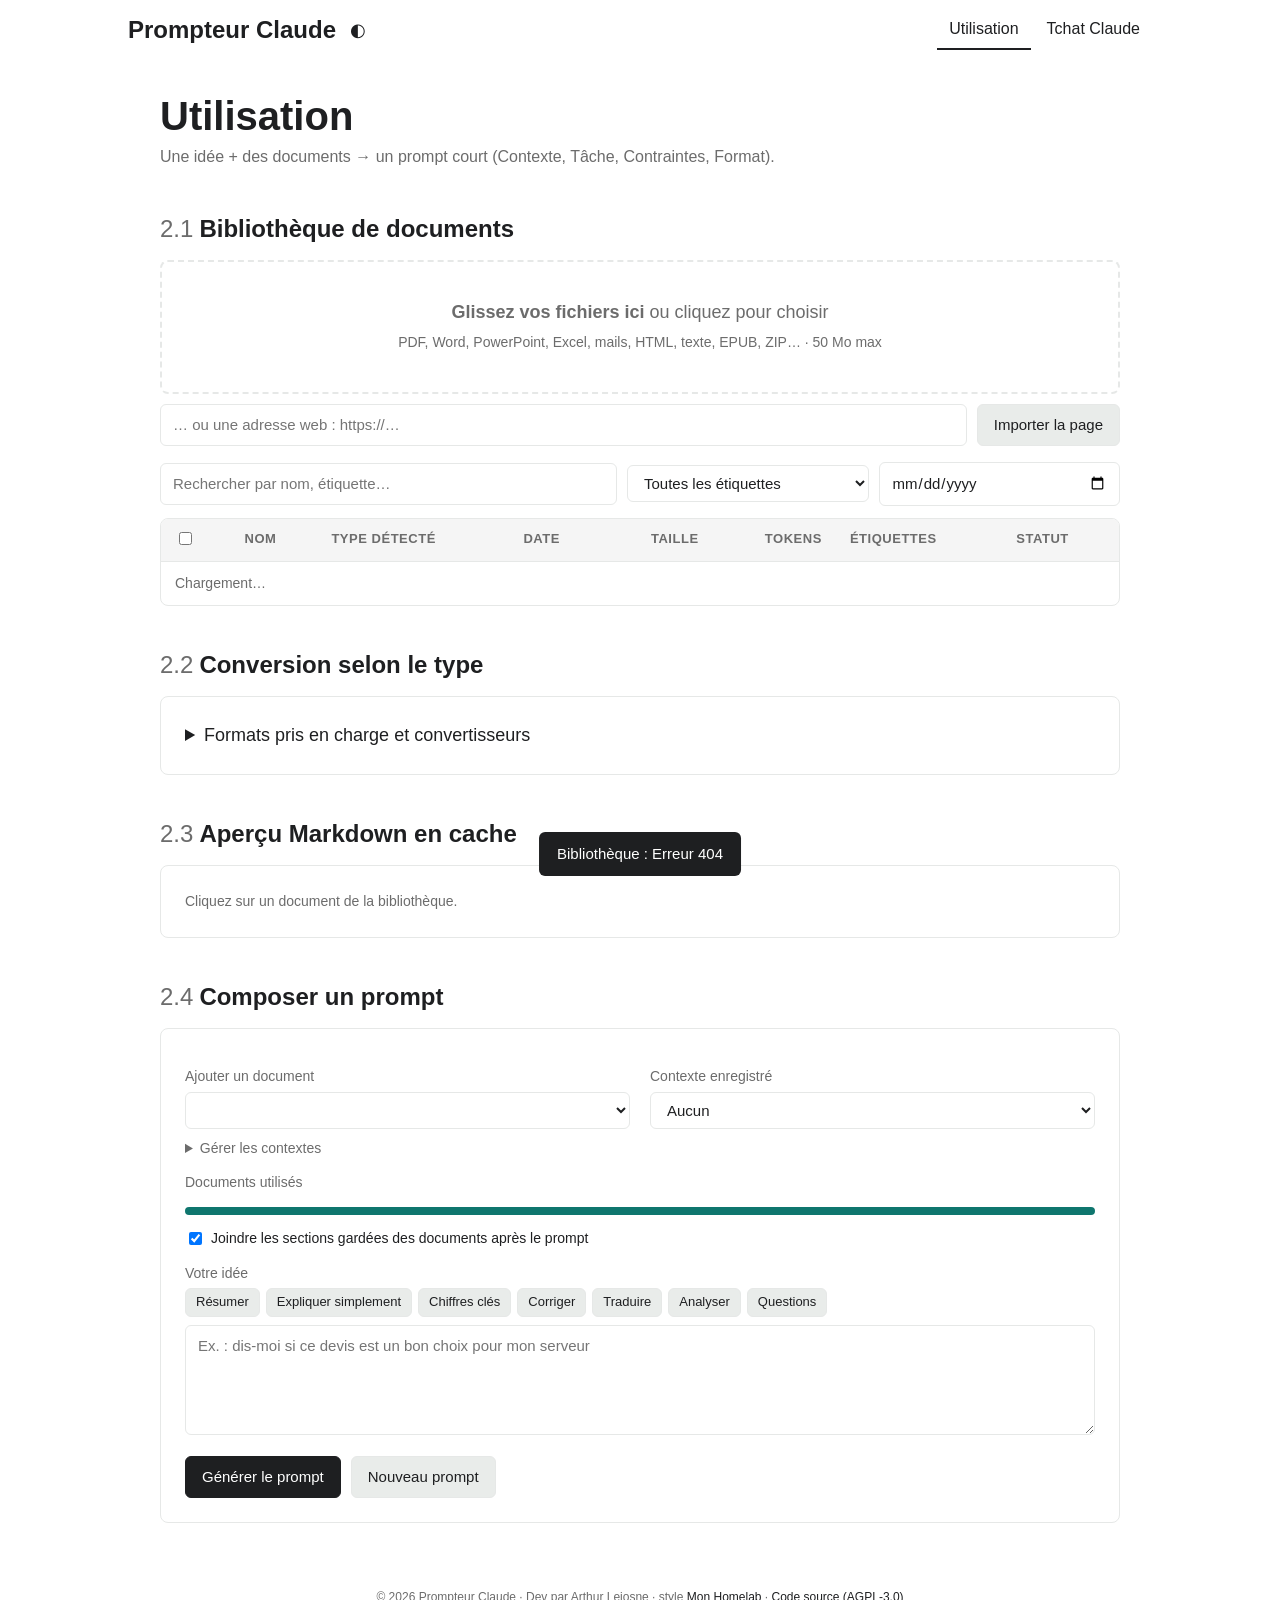
==== commit 43d47dac: "Pied de page : lien vers le code source (AGPL-3.0) Signed-off-by: Arthur <ton@email.fr>" ====
--- a/static/index.html
+++ b/static/index.html
@@ -111,7 +111,7 @@
   </div>
 </main>
 
-<footer class="footer">© 2026 Prompteur Claude · Dev par Arthur Lejosne · style <a href="https://homelab.arthurlejosne.workers.dev/">Mon Homelab</a></footer>
+<footer class="footer">© 2026 Prompteur Claude · Dev par Arthur Lejosne · style <a href="https://homelab.arthurlejosne.workers.dev/">Mon Homelab</a> · <a href="https://github.com/actionmanyt/Prompteur-claude">Code source (AGPL-3.0)</a></footer>
 
 <script>
 const MAX_SIZE = 50 * 1024 * 1024;
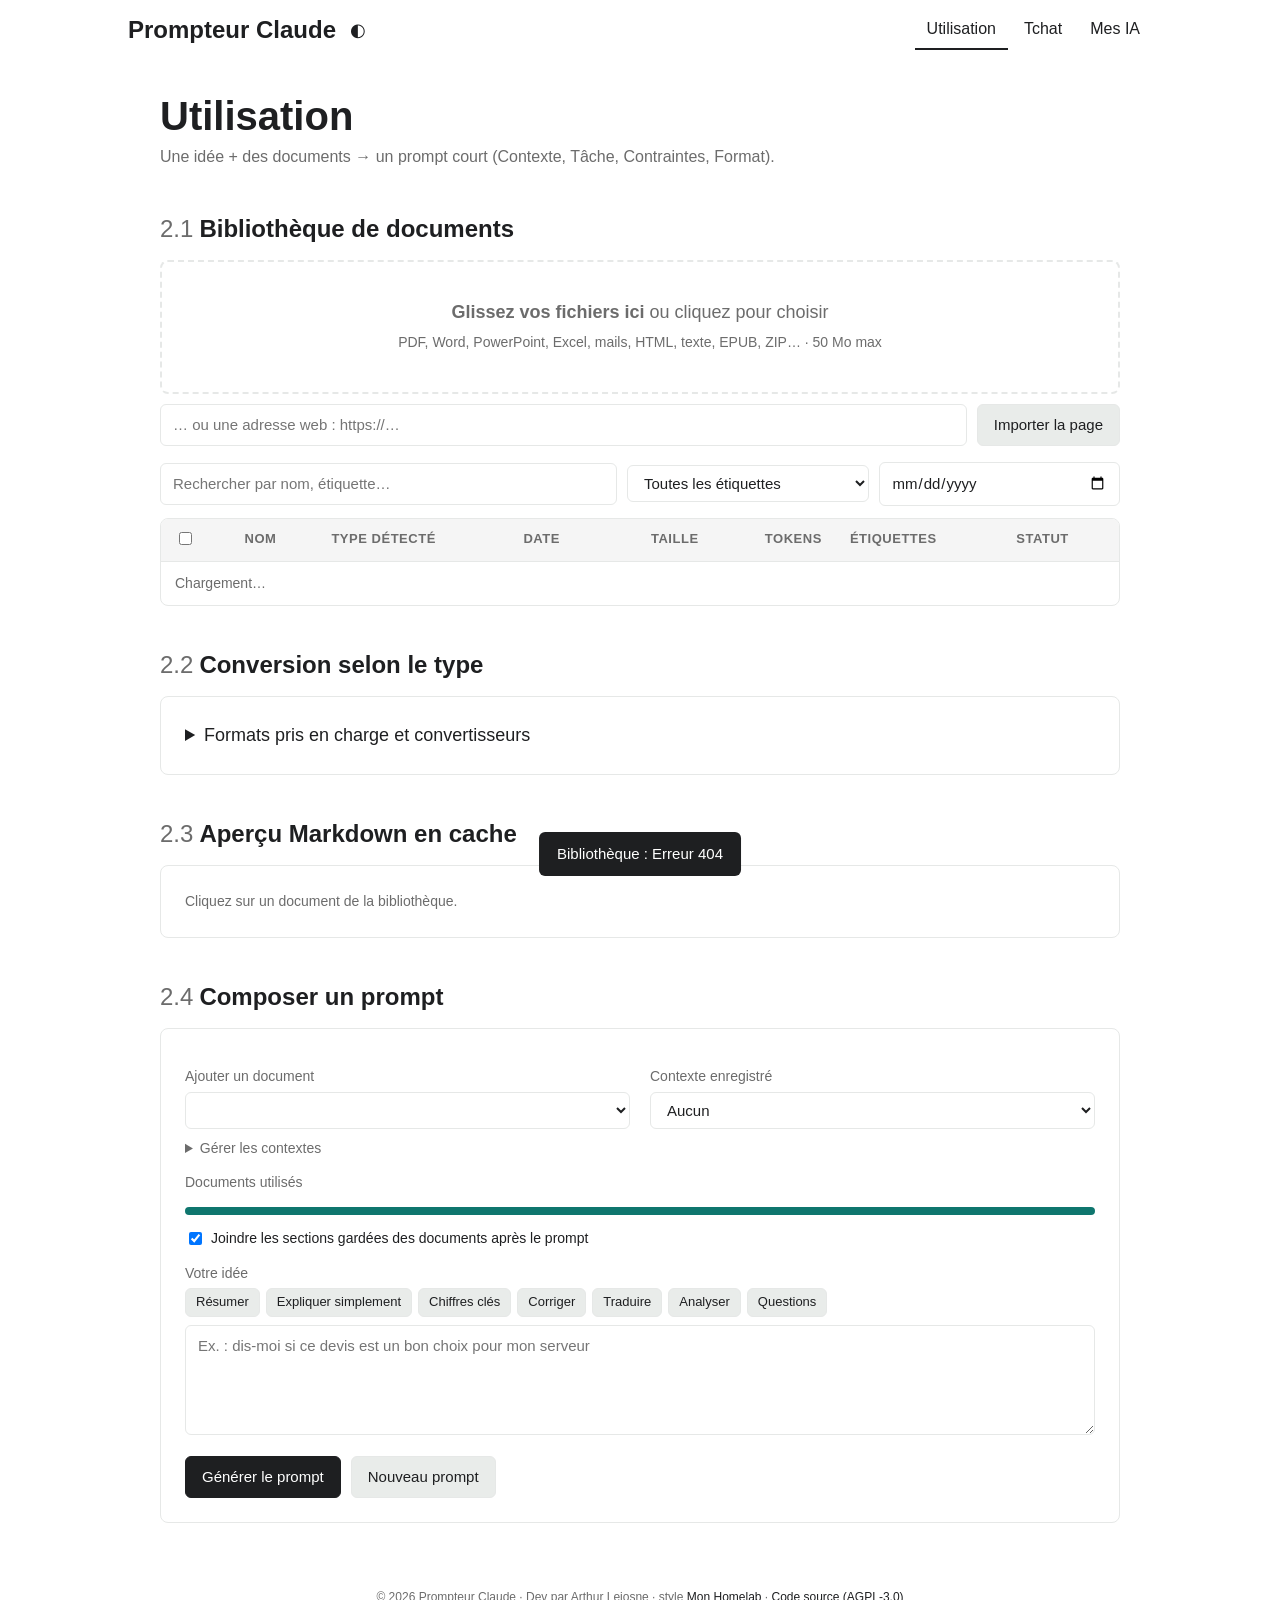
==== commit b9b4f61e: "0.9.0 : Mes IA, nouveau tchat, et core.py des tests 0.7.1 Mes IA (agents.py, static/ia.html) : une I" ====
--- a/static/index.html
+++ b/static/index.html
@@ -14,7 +14,8 @@
     <div class="logo"><a href="index.html">Prompteur Claude</a><button onclick="toggleTheme()" title="Changer de thème">◐</button></div>
     <ul id="menu">
       <li><a href="index.html">Utilisation</a></li>
-      <li><a href="chat.html">Tchat Claude</a></li>
+      <li><a href="chat.html">Tchat</a></li>
+      <li><a href="ia.html">Mes IA</a></li>
     </ul>
   </nav>
 </header>
@@ -105,7 +106,7 @@
     <div class="row" id="c-actions" hidden>
       <button class="btn" id="c-copy">Recopier</button>
       <button class="btn" id="c-dl">Télécharger .md</button>
-      <a class="btn" href="chat.html" id="c-send">Envoyer à Claude →</a>
+      <a class="btn" href="chat.html" id="c-send">Envoyer au tchat →</a>
       <span class="muted" id="c-tok"></span>
     </div>
   </div>
--- a/static/style.css
+++ b/static/style.css
@@ -81,7 +81,7 @@
 }
 .logo button:hover { background: var(--tertiary); }
 #menu { display: flex; gap: 4px; list-style: none; margin: 0; padding: 0; overflow-x: auto; }
-#menu a { display: block; padding: 6px 12px; font-size: 16px; border-radius: 6px; }
+#menu a { display: block; padding: 6px 12px; font-size: 16px; border-radius: 6px; white-space: nowrap; }
 #menu a:hover { background: var(--tertiary); }
 #menu a.active { border-bottom: 2px solid currentColor; border-radius: 0; }
 
@@ -192,6 +192,101 @@
   display: inline-block; font-size: 12px; padding: 0 8px; border-radius: 4px; background: var(--warn); color: #000; vertical-align: middle; margin-left: 8px;
 }
 
+/* ---------- Tchat 0.8 (mise en page plein écran : conversations à gauche, fil au centre) ---------- */
+body.app-page { height: 100vh; height: 100dvh; display: flex; flex-direction: column; overflow: hidden; }
+body.app-page header { border-bottom: 1px solid var(--border); flex: none; }
+.app { flex: 1; display: flex; min-height: 0; }
+.side {
+  width: 270px; flex: none; display: flex; flex-direction: column; gap: 8px; padding: 12px;
+  border-right: 1px solid var(--border); background: var(--entry); min-height: 0;
+}
+.side .btn { justify-content: center; }
+.conv-list { flex: 1; overflow-y: auto; margin: 4px -4px; padding: 0 4px; }
+.conv-item {
+  display: flex; align-items: center; gap: 4px; padding: 7px 10px; border-radius: 6px; cursor: pointer;
+  font-size: 14px; color: var(--content);
+}
+.conv-item:hover { background: var(--tertiary); }
+.conv-item.active { background: var(--tertiary); color: var(--primary); font-weight: 600; }
+.conv-item .t { flex: 1; overflow: hidden; text-overflow: ellipsis; white-space: nowrap; }
+.conv-item button { visibility: hidden; background: none; border: 0; color: var(--secondary); cursor: pointer; padding: 0 3px; font-size: 13px; }
+.conv-item:hover button, .conv-item.active button { visibility: visible; }
+.conv-group { font-size: 12px; color: var(--secondary); margin: 12px 10px 4px; text-transform: uppercase; letter-spacing: .04em; }
+.side-foot { font-size: 13px; display: flex; flex-direction: column; gap: 2px; border-top: 1px solid var(--border); padding-top: 8px; }
+.side-foot a { padding: 4px 8px; border-radius: 6px; color: var(--secondary); }
+.side-foot a:hover { background: var(--tertiary); color: var(--primary); }
+
+.pane { flex: 1; display: flex; flex-direction: column; min-width: 0; }
+.topbar { display: flex; align-items: center; gap: 8px; padding: 8px 16px; border-bottom: 1px solid var(--border); flex-wrap: wrap; }
+.topbar select { width: auto; max-width: 340px; font-weight: 600; border-color: transparent; background: var(--theme); }
+.topbar select:hover { border-color: var(--border); }
+.pill { font-size: 13px; padding: 2px 10px; border-radius: 999px; background: var(--tertiary); color: var(--secondary); white-space: nowrap; }
+.icon-btn { background: none; border: 1px solid transparent; color: var(--secondary); cursor: pointer; border-radius: 6px; padding: 4px 8px; font: inherit; font-size: 14px; }
+.icon-btn:hover { border-color: var(--border); color: var(--primary); }
+#side-toggle { display: none; }
+
+.thread { flex: 1; overflow-y: auto; padding: 24px 16px 8px; }
+.thread-in { max-width: 780px; margin: 0 auto; display: flex; flex-direction: column; gap: 22px; }
+.welcome { text-align: center; margin: 12vh auto 0; max-width: 560px; }
+.welcome h2 { margin: 0 0 6px; font-size: 30px; }
+.bubble { align-self: flex-end; max-width: 85%; background: var(--tertiary); padding: 10px 16px; border-radius: 16px; white-space: pre-wrap; font-size: 16px; }
+.answer { font-size: 16px; line-height: 1.65; }
+.answer > :first-child { margin-top: 0; } .answer > :last-child { margin-bottom: 0; }
+.answer h1, .answer h2, .answer h3, .answer h4 { font-size: 18px; margin: 18px 0 6px; }
+.answer pre { background: var(--code-bg); border: 1px solid var(--border); border-radius: var(--radius); padding: 12px 14px; overflow-x: auto; position: relative; }
+.answer pre code { background: none; padding: 0; }
+.answer table { font-size: 14px; margin: 10px 0; border: 1px solid var(--border); }
+.answer blockquote { margin: 8px 0; padding-left: 12px; border-left: 3px solid var(--border); color: var(--secondary); }
+.answer sup.cite { color: var(--accent); font-weight: 700; cursor: help; }
+.answer .err { color: var(--err); font-size: 14px; }
+.answer.typing::after { content: "▍"; color: var(--accent); animation: blink 1s steps(2) infinite; }
+@keyframes blink { 50% { opacity: 0; } }
+.msg-tools { display: flex; flex-wrap: wrap; align-items: center; gap: 4px; margin-top: 6px; font-size: 12px; color: var(--secondary); }
+.msg-tools .icon-btn { font-size: 12px; padding: 2px 6px; }
+details.sources { font-size: 13px; color: var(--secondary); margin-top: 6px; }
+details.sources summary { cursor: pointer; }
+details.sources li { margin: 4px 0; }
+
+.composer-wrap { padding: 8px 16px 14px; }
+.composer {
+  max-width: 780px; margin: 0 auto; border: 1px solid var(--border); border-radius: 18px; background: var(--entry);
+  padding: 10px 12px 8px; box-shadow: 0 2px 10px rgb(0 0 0 / .06);
+}
+.composer:focus-within { border-color: var(--accent); }
+.composer textarea { border: 0; background: transparent; min-height: 26px; max-height: 260px; resize: none; padding: 4px; outline: none; font-size: 16px; }
+.composer textarea:focus { outline: none; }
+.composer .row { gap: 6px; }
+.chips { display: flex; flex-wrap: wrap; gap: 6px; margin-bottom: 6px; }
+.chips:empty { display: none; }
+.chip { font-size: 12px; padding: 2px 8px; border: 1px solid var(--border); border-radius: 999px; background: var(--code-bg); }
+.chip button { background: none; border: 0; color: var(--secondary); cursor: pointer; padding: 0 0 0 4px; }
+.send-btn { width: 36px; height: 36px; border-radius: 50%; border: 0; background: var(--primary); color: var(--theme); cursor: pointer; font-size: 17px; }
+.send-btn:disabled { opacity: .35; cursor: not-allowed; }
+.hint { max-width: 780px; margin: 6px auto 0; text-align: center; font-size: 12px; color: var(--secondary); }
+.doc-pick { max-height: 50vh; overflow-y: auto; border: 1px solid var(--border); border-radius: var(--radius); }
+.doc-pick label { display: flex; gap: 8px; align-items: center; margin: 0; padding: 8px 12px; border-bottom: 1px solid var(--border); color: var(--primary); font-size: 15px; cursor: pointer; }
+.doc-pick label:last-child { border-bottom: 0; }
+.doc-pick input { width: auto; }
+
+/* Mes IA */
+.ia-layout { display: grid; grid-template-columns: 280px 1fr; gap: var(--content-gap); align-items: start; }
+.ia-list .item { padding: 10px 12px; border-radius: 6px; cursor: pointer; border: 1px solid transparent; }
+.ia-list .item:hover { background: var(--tertiary); }
+.ia-list .item.active { border-color: var(--accent); background: var(--tertiary); }
+.ia-list .item b { display: block; font-size: 16px; }
+.sections4 { display: grid; grid-template-columns: 1fr 1fr; gap: 0 var(--content-gap); }
+.sections4 textarea { min-height: 90px; }
+
+@media (max-width: 860px) {
+  .side { position: fixed; z-index: 20; top: 0; bottom: 0; left: 0; transform: translateX(-100%); transition: transform .2s; box-shadow: 0 0 30px rgb(0 0 0 / .3); }
+  .side.open { transform: none; }
+  #side-toggle { display: inline-block; }
+  .topbar { flex-wrap: nowrap; padding: 6px 10px; }
+  .topbar select { min-width: 0; flex: 0 1 auto; }
+  #target-info { display: none; }
+  .ia-layout, .sections4 { grid-template-columns: 1fr; }
+}
+
 @media (max-width: 640px) {
   :root { --gap: 16px; }
   body { font-size: 16px; }
